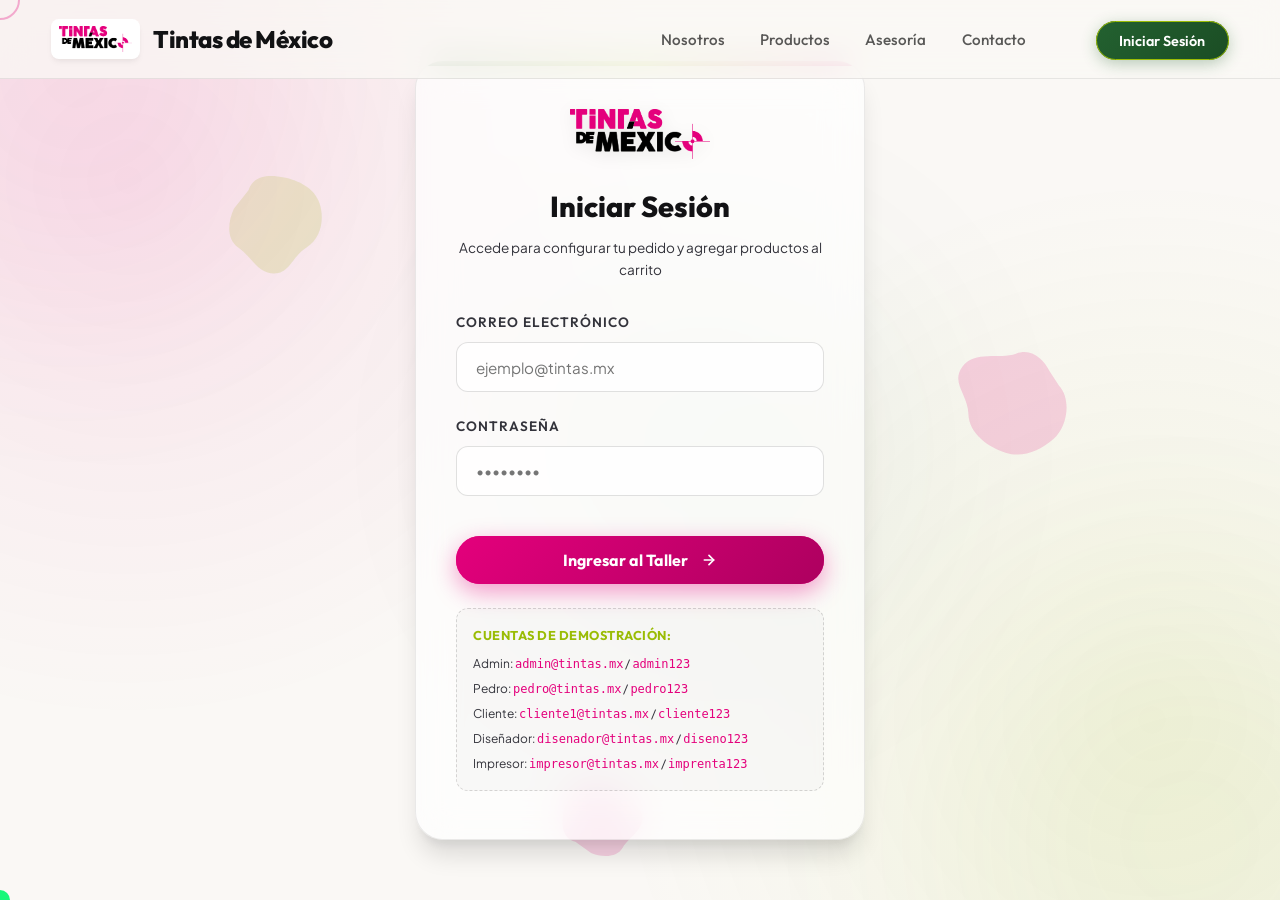
==== carrito.html @ b84f53db "Add files via upload" ====
<!DOCTYPE html>
<html lang="es">
<head>
  <meta charset="UTF-8">
  <meta name="viewport" content="width=device-width, initial-scale=1.0">
  <title>Mi Carrito | Tintas de México</title>
  <link rel="icon" type="image/png" href="img/Ícono.png">
  <link rel="stylesheet" href="css/style.css">
</head>
<body>

  <!-- HEADER NAVEGACIÓN -->
  <header class="main-header">
    <a href="index.html" class="header-brand">
      <div class="header-brand-logo-wrapper">
        <img src="img/Logo.png" alt="Icono Tintas de México">
      </div>
      <div class="brand-text">Tintas de <span>México</span></div>
    </a>
    <nav>
      <ul class="nav-menu">
        <li><a href="info.html" class="nav-link">Nosotros</a></li>
        <li><a href="productos.html" class="nav-link">Productos</a></li>
        <li><a href="asesoria.html" class="nav-link">Asesoría</a></li>
        <li><a href="contacto.html" class="nav-link">Contacto</a></li>
        <li id="nav-cart-container"></li>
        <li id="nav-login-container"></li>
      </ul>
    </nav>
  </header>

  <!-- CONTENEDOR CARRITO -->
  <section class="cart-section">
    <div class="section-title-wrapper">
      <span class="section-badge">Revisa tu Selección</span>
      <h1 class="section-title">Tu <span>Pedido</span></h1>
    </div>

    <!-- Banner de advertencia para protocolo file:// -->
    <div id="file-protocol-warning" class="info-banner" style="display: none;">
      <svg style="width: 20px; height: 20px; stroke: var(--primary); fill: none; stroke-width: 2; stroke-linecap: round; stroke-linejoin: round; flex-shrink: 0;" viewBox="0 0 24 24">
        <circle cx="12" cy="12" r="10"></circle>
        <line x1="12" y1="16" x2="12" y2="12"></line>
        <line x1="12" y1="8" x2="12.01" y2="8"></line>
      </svg>
      <div>
        <strong>Nota de compatibilidad:</strong> Estás ejecutando el sitio desde archivos locales (<code>file://</code>).
        Para una transferencia automática óptima de tus diseños, te recomendamos usar un servidor local (como Live Server de VS Code).
        Si alguna imagen falla al transferirse, no te preocupes: podrás enviarla manualmente en el chat de WhatsApp.
      </div>
    </div>

    <!-- Layout del Carrito -->
    <div class="cart-layout" id="cart-main-layout" style="display: none;">
      <!-- Panel Izquierdo: Items -->
      <div class="cart-items-panel" id="cart-items-container">
        <!-- Generado dinámicamente -->
      </div>

      <!-- Panel Derecho: Resumen -->
      <div class="cart-summary-panel">
        <h3 class="summary-title">Resumen del Pedido</h3>
        <div class="summary-row">
          <span>Subtotal</span>
          <span id="summary-subtotal">$0.00</span>
        </div>
        <div class="summary-row">
          <span>Acompañamiento Técnico</span>
          <span style="color: var(--secondary); font-weight:700;">GRATIS</span>
        </div>
        <div class="summary-row">
          <span>Envío</span>
          <span style="color: var(--secondary); font-weight:700;">Por cotizar</span>
        </div>
        
        <div class="summary-row total">
          <span>Total</span>
          <span id="summary-total">$0.00</span>
        </div>

        <button class="btn-paint btn-paint-accent" id="btn-submit-order" style="width: 100%; margin-top: 1.5rem;">
          <span>Hacer Pedido por WhatsApp</span>
          <svg style="width: 16px; height: 16px; stroke: currentColor; fill: none; stroke-width: 2.2; stroke-linecap: round; stroke-linejoin: round; display: inline-block; vertical-align: middle; margin-left: 5px;" viewBox="0 0 24 24"><path d="M21 15a2 2 0 0 1-2 2H7l-4 4V5a2 2 0 0 1 2-2h14a2 2 0 0 1 2 2z"></path></svg>
        </button>
        <p style="font-size: 0.75rem; color: rgba(255,255,255,0.4); text-align: center; margin-top: 1rem;">
          Se generará una nota con el detalle de tus productos para ser atendido por un experto.
        </p>
      </div>
    </div>

    <!-- Panel de Carrito Vacío -->
    <div class="cart-empty" id="cart-empty-panel" style="display: none;">
      <svg style="width: 60px; height: 60px; stroke: rgba(0, 0, 0, 0.25); fill: none; stroke-width: 1.5; stroke-linecap: round; stroke-linejoin: round; margin-bottom: 1.5rem; display: inline-block;" viewBox="0 0 24 24"><circle cx="12" cy="12" r="10"></circle><path d="M8 14s1.5 2 4 2 4-2 4-2M9 9h.01M15 9h.01"></path></svg>
      <h2 style="font-family: var(--font-title); font-weight: 800; color: var(--text-dark); margin-bottom: 0.5rem;">Tu taller está vacío</h2>
      <p style="color: var(--light-gray); font-size: 0.95rem; margin-bottom: 2rem;">Parece que no has seleccionado ningún insumo gráfico aún.</p>
      <a href="productos.html" class="btn-paint btn-paint-secondary">
        <span>Explorar Productos</span>
      </a>
    </div>
  </section>

  <!-- FOOTER COMPARTIDO -->
  <footer class="main-footer">
    <div class="footer-grid">
      <div class="footer-brand-column">
        <h3>Tintas de <span>México</span></h3>
        <p>Tu espacio de apoyo en consumibles gráficos y soluciones de personalización. Llevamos tus ideas al papel, vinil y textiles.</p>
        <div class="footer-social-links">
          <a href="#" class="footer-social-btn">FB</a>
          <a href="#" class="footer-social-btn">IG</a>
          <a href="https://wa.me/527712353198" target="_blank" class="footer-social-btn">WA</a>
        </div>
      </div>
      <div class="footer-column">
        <h4>Enlaces</h4>
        <ul class="footer-links">
          <li><a href="info.html">Nosotros</a></li>
          <li><a href="productos.html">Productos</a></li>
          <li><a href="asesoria.html">Asesoría Bot</a></li>
          <li><a href="contacto.html">Contacto</a></li>
        </ul>
      </div>
      <div class="footer-column">
        <h4>Servicios</h4>
        <ul class="footer-links">
          <li><a href="productos.html">Tintas Serigrafía</a></li>
          <li><a href="productos.html">Playeras Personalizadas</a></li>
          <li><a href="productos.html">Impresión de Lonas</a></li>
          <li><a href="productos.html">Stickers de Vinil</a></li>
        </ul>
      </div>
      <div class="footer-column">
        <h4>Contacto</h4>
        <ul class="footer-links" style="color: rgba(255,255,255,0.5); font-size: 0.85rem;">
          <li>Blvd. Everardo Márquez 300-Local C, Coscotitlán, 42094 Pachuca de Soto, Hgo.</li>
          <li>771 235 3198</li>
          <li>contacto@tintasdemexico.mx</li>
        </ul>
      </div>
    </div>
    <div class="footer-bottom">
      &copy; 2026 Tintas de México. Todos los derechos reservados. Diseñado para impactar con color.
    </div>
  </footer>

  <!-- OVERLAY DE CARGA PARA TRANSFERENCIA DE ARCHIVOS -->
  <div class="upload-spinner-overlay" id="upload-overlay">
    <div class="upload-ring-spinner"></div>
    <div class="upload-loading-text" id="upload-status-text">Subiendo archivos de diseño...</div>
    <div class="upload-sub-text" id="upload-sub-status">Por favor, no cierres esta página.</div>
  </div>

  <!-- Elementos de interacción global -->
  <div class="page-transition-overlay"></div>

  <script src="js/main.js"></script>
  <script src="js/cursor.js"></script>
  <script src="js/transitions.js"></script>

  <script>
    document.addEventListener('DOMContentLoaded', () => {
      // Bloquear página si no hay sesión iniciada
      if (!getCurrentUser()) {
        window.location.href = 'login.html';
        return;
      }

      renderCart();

      // Configurar acción de envío de pedido
      document.getElementById('btn-submit-order').addEventListener('click', () => {
        submitOrder();
      });
    });

    function renderCart() {
      const cart = getCart();
      const layout = document.getElementById('cart-main-layout');
      const emptyPanel = document.getElementById('cart-empty-panel');
      const itemsContainer = document.getElementById('cart-items-container');

      if (cart.length === 0) {
        layout.style.display = 'none';
        emptyPanel.style.display = 'block';
        const warningBanner = document.getElementById('file-protocol-warning');
        if (warningBanner) warningBanner.style.display = 'none';
        return;
      }

      layout.style.display = 'grid';
      emptyPanel.style.display = 'none';
      itemsContainer.innerHTML = '';

      // Mostrar advertencia de protocolo file:// si hay archivos adjuntos en el carrito
      const hasAttachedFiles = cart.some(item => item.files && item.files.length > 0);
      const warningBanner = document.getElementById('file-protocol-warning');
      if (warningBanner) {
        if (window.location.protocol === 'file:' && hasAttachedFiles) {
          warningBanner.style.display = 'flex';
        } else {
          warningBanner.style.display = 'none';
        }
      }

      cart.forEach(item => {
        const itemCard = document.createElement('div');
        itemCard.classList.add('cart-item-card');

        // Construir listado de archivos cargados si existen
        let filesHtml = '';
        if (item.files && item.files.length > 0) {
          filesHtml += `<div class="cart-item-files-list">`;
          item.files.forEach(file => {
            const sizeKB = (file.size / 1024).toFixed(1);
            filesHtml += `
              <span class="cart-item-file-name">
                <svg viewBox="0 0 24 24"><path d="M14 2H6a2 2 0 0 0-2 2v16a2 2 0 0 0 2 2h12a2 2 0 0 0 2-2V8z"></path><polyline points="14 2 14 8 20 8"></polyline></svg>
                ${file.name} (${sizeKB} KB)
              </span>
            `;
          });
          filesHtml += `</div>`;
        }

        itemCard.innerHTML = `
          <div class="cart-item-info">
            <div class="cart-item-visual" style="--theme-color: ${item.themeColor}">
              <span style="filter: drop-shadow(0 2px 5px rgba(0,0,0,0.5));">${item.icon}</span>
            </div>
            <div>
              <h3 class="cart-item-title">${item.name}</h3>
              <span class="cart-item-category">${item.category.toUpperCase()}</span>
              ${filesHtml}
            </div>
          </div>
          <div class="cart-item-pricing">
            <span class="cart-item-qty">x${item.qty}</span>
            <span class="cart-item-total">$${(item.price * item.qty).toFixed(2)}</span>
            <button class="cart-item-remove" onclick="handleRemoveItem('${item.id}', '${item.cartItemId}')" title="Eliminar del carrito">
              <svg style="width: 14px; height: 14px; stroke: currentColor; fill: none; stroke-width: 2; stroke-linecap: round; stroke-linejoin: round;" viewBox="0 0 24 24"><polyline points="3 6 5 6 21 6"></polyline><path d="M19 6v14a2 2 0 0 1-2 2H7a2 2 0 0 1-2-2V6m3 0V4a2 2 0 0 1 2-2h4a2 2 0 0 1 2 2v2"></path><line x1="10" y1="11" x2="10" y2="17"></line><line x1="14" y1="11" x2="14" y2="17"></line></svg>
            </button>
          </div>
        `;
        itemsContainer.appendChild(itemCard);
      });

      // Actualizar montos en el resumen
      const total = getCartTotal();
      document.getElementById('summary-subtotal').textContent = `$${total.toFixed(2)} MXN`;
      document.getElementById('summary-total').textContent = `$${total.toFixed(2)} MXN`;
    }

    function handleRemoveItem(productId, cartItemId) {
      removeFromCart(productId, cartItemId);
      renderCart();
    }

    async function submitOrder() {
      const user = getCurrentUser();
      const cart = getCart();
      if (!user || cart.length === 0) return;

      const overlay = document.getElementById('upload-overlay');
      const statusText = document.getElementById('upload-status-text');
      const subStatusText = document.getElementById('upload-sub-status');

      // 1. Mostrar pantalla de carga
      overlay.classList.add('active');
      statusText.textContent = "Preparando diseños...";
      subStatusText.textContent = "Obteniendo archivos del almacenamiento local...";

      const fileUrlsMap = {}; // cartItemId -> array de links
      let hasUploadErrors = false;

      try {
        for (let i = 0; i < cart.length; i++) {
          const item = cart[i];
          if (item.files && item.files.length > 0) {
            statusText.textContent = `Subiendo diseños de:\n${item.name}...`;
            
            // Obtener los archivos binarios de IndexedDB
            const filesList = await getItemFiles(item.cartItemId);
            fileUrlsMap[item.cartItemId] = [];

            for (let j = 0; j < filesList.length; j++) {
              const file = filesList[j];
              subStatusText.textContent = `Transfiriendo temporalmente: ${file.name} (${(file.size/1024).toFixed(1)} KB)...`;

              const formData = new FormData();
              formData.append('file', file, file.name);

              try {
                const response = await fetch('https://tmpfiles.org/api/v1/upload', {
                  method: 'POST',
                  body: formData
                });
                
                if (!response.ok) throw new Error(`HTTP ${response.status}`);
                
                const resData = await response.json();
                if (resData.status === 'success' && resData.data && resData.data.url) {
                  // Convertir a enlace de descarga directa
                  const directUrl = resData.data.url.replace('https://tmpfiles.org/', 'https://tmpfiles.org/dl/');
                  fileUrlsMap[item.cartItemId].push({
                    name: file.name,
                    url: directUrl
                  });
                } else {
                  throw new Error(resData.message || "Fallo en la respuesta de tmpfiles.org");
                }
              } catch (uploadError) {
                console.error(`Error subiendo archivo ${file.name}:`, uploadError);
                hasUploadErrors = true;
                fileUrlsMap[item.cartItemId].push({
                  name: file.name,
                  url: "(Por favor adjuntar archivo por este chat)"
                });
              }
            }
          }
        }
      } catch (err) {
        console.error("Fallo general en la subida:", err);
      } finally {
        // Ocultar pantalla de carga
        overlay.classList.remove('active');
      }

      // Si hubo errores en la carga, advertir antes de WhatsApp
      if (hasUploadErrors) {
        alert("Aviso importante:\n\nAlgunos archivos de diseño no pudieron subirse automáticamente. No te preocupes, tu pedido se generará de todas formas. Podrás adjuntar y enviar tus archivos directamente en el chat de WhatsApp que se abrirá a continuación.");
      }

      // 2. Crear mensaje estructurado para WhatsApp (usando caracteres seguros sin emojis complejos)
      let message = `*¡Hola Tintas de México!*\n\n`;
      message += `Me gustaría realizar el siguiente pedido a nombre de:\n`;
      message += `*Cliente:* ${user.name} (${user.email})\n\n`;
      message += `*Detalle del Pedido:*\n`;
      message += `-------------------------------------------\n`;
 
      cart.forEach((item, index) => {
        const subtotal = item.price * item.qty;
        message += `${index + 1}. *${item.name}*\n`;
        message += `   Categoría: _${item.category.toUpperCase()}_\n`;
        message += `   Cantidad: ${item.qty} u. | P. Unitario: $${item.price.toFixed(2)} MXN\n`;
         
        // Agregar los links temporales de descarga si existen
        if (fileUrlsMap[item.cartItemId] && fileUrlsMap[item.cartItemId].length > 0) {
          message += `   *Enlaces de diseño:*\n`;
          fileUrlsMap[item.cartItemId].forEach(f => {
            message += `     - _${f.name}_: ${f.url}\n`;
          });
        }
         
        message += `   Subtotal: *$${subtotal.toFixed(2)} MXN*\n\n`;
      });
 
      message += `-------------------------------------------\n`;
      message += `*TOTAL A PAGAR:* *$${getCartTotal().toFixed(2)} MXN*\n\n`;
      message += `Quedo atento a sus comentarios para coordinar el pago, el diseño y la entrega. ¡Gracias!`;

      // Codificar URL de WhatsApp
      const encodedMsg = encodeURIComponent(message);
      const whatsappUrl = `https://wa.me/527712353198?text=${encodedMsg}`;

      // Vaciar carrito local
      clearCart();

      // Abrir WhatsApp en pestaña nueva
      window.open(whatsappUrl, '_blank');
      
      // Redirigir de vuelta al catálogo
      window.location.href = 'productos.html';
    }
  </script>
</body>
</html>
---- css/style.css ----
@import url('https://fonts.googleapis.com/css2?family=Outfit:wght@300;400;500;600;700;800&family=Plus+Jakarta+Sans:wght@300;400;500;600;700;800&display=swap');

/* ==========================================
   VARIABLES Y SISTEMA DE DISEÑO
   ========================================== */
:root {
  --primary: #236130;
  /* Verde Bosque */
  --secondary: #9ABC05;
  /* Verde Limón */
  --accent: #E4007C;
  /* Rosa Vibrante */
  --dark: #faf8f5;
  /* Blanco Lienzo Artístico */
  --dark-gray: #ffffff;
  /* Blanco Puro para Tarjetas */
  --light: #ffffff;
  /* Blanco */
  --light-gray: #33333b;
  /* Gris Carbón para Cuerpo de Texto */
  --text-dark: #121214;
  /* Negro Mate para Textos Clave */
  --glass-bg: rgba(255, 255, 255, 0.65);
  /* Tarjetas blancas esmeriladas */
  --glass-border: rgba(0, 0, 0, 0.08);
  /* Bordes tenues oscuros */

  --font-title: 'Outfit', sans-serif;
  --font-body: 'Plus Jakarta Sans', sans-serif;
  --shadow-sm: 0 4px 6px -1px rgba(0, 0, 0, 0.05), 0 2px 4px -1px rgba(0, 0, 0, 0.03);
  --shadow-md: 0 10px 15px -3px rgba(0, 0, 0, 0.08), 0 4px 6px -2px rgba(0, 0, 0, 0.04);
  --shadow-lg: 0 20px 25px -5px rgba(0, 0, 0, 0.12), 0 10px 10px -5px rgba(0, 0, 0, 0.06);
  --transition-fast: 0.2s cubic-bezier(0.25, 0.8, 0.25, 1);
  --transition-normal: 0.4s cubic-bezier(0.25, 0.8, 0.25, 1);
  --transition-slow: 0.8s cubic-bezier(0.25, 0.8, 0.25, 1);
}

/* ==========================================
   RESET & CONFIGURACIÓN BASE
   ========================================== */
*,
*::before,
*::after {
  box-sizing: border-box;
  margin: 0;
  padding: 0;
}

html {
  scroll-behavior: smooth;
}

body {
  font-family: var(--font-body);
  background-color: var(--dark);
  color: var(--light-gray);
  overflow-x: hidden;
  line-height: 1.6;
}

/* Scrollbar Personalizado */
::-webkit-scrollbar {
  width: 10px;
}

::-webkit-scrollbar-track {
  background: var(--dark);
}

::-webkit-scrollbar-thumb {
  background: var(--dark-gray);
  border: 2px solid var(--dark);
  border-radius: 10px;
}

::-webkit-scrollbar-thumb:hover {
  background: var(--accent);
}

/* Selección de Texto */
::selection {
  background-color: var(--accent);
  color: var(--light);
}

/* ==========================================
   CURSOR PERSONALIZADO (TINTA LÍQUIDA)
   ========================================== */
.custom-cursor {
  width: 20px;
  height: 20px;
  background-color: var(--accent);
  border-radius: 50%;
  position: fixed;
  transform: translate(-50%, -50%);
  pointer-events: none;
  z-index: 9999;
  mix-blend-mode: difference;
  transition: width 0.2s, height 0.2s, background-color 0.3s;
}

.custom-cursor-follower {
  width: 40px;
  height: 40px;
  border: 2px solid rgba(228, 0, 124, 0.3);
  border-radius: 50%;
  position: fixed;
  transform: translate(-50%, -50%);
  pointer-events: none;
  z-index: 9998;
  transition: transform 0.15s ease-out, border-color 0.3s;
}

.custom-cursor.hovered {
  background-color: var(--secondary);
}

.custom-cursor-follower.hovered {
  border-color: var(--secondary);
}

/* Salpicaduras de pintura que sigue al mover el mouse */
.cursor-paint-splat {
  position: fixed;
  top: 0;
  left: 0;
  pointer-events: none;
  z-index: 9996;
  transform: translate(-50%, -50%) scale(0) rotate(var(--rot));
  opacity: 0;
  animation: cursor-splat-pop 0.7s cubic-bezier(0.175, 0.885, 0.32, 1.275) forwards;
}

@keyframes cursor-splat-pop {
  0% {
    transform: translate(-50%, -50%) scale(0) rotate(var(--rot));
    opacity: 0.85;
  }

  40% {
    transform: translate(-50%, -50%) scale(1) rotate(var(--rot));
    opacity: 0.75;
  }

  100% {
    transform: translate(-50%, -50%) scale(1.1) rotate(var(--rot));
    opacity: 0;
  }
}

.cursor-splatter {
  position: fixed;
  width: 8px;
  height: 8px;
  border-radius: 50%;
  background: var(--accent);
  pointer-events: none;
  z-index: 9997;
  animation: splatter-fly 0.6s ease-out forwards;
}

@keyframes splatter-fly {
  0% {
    transform: translate(-50%, -50%) scale(1);
    opacity: 1;
  }

  100% {
    transform: translate(var(--tx), var(--ty)) scale(0);
    opacity: 0;
  }
}

/* ==========================================
   TRANSICIÓN DE PÁGINA (SPLASH EFFECT)
   ========================================== */
.page-transition-overlay {
  position: fixed;
  top: 0;
  left: 0;
  width: 100vw;
  height: 100vh;
  z-index: 10000;
  pointer-events: none;
  background-color: var(--dark);
  clip-path: circle(0% at 50% 50%);
  transition: clip-path 0.8s cubic-bezier(0.77, 0, 0.175, 1);
}

.page-transition-overlay.active {
  clip-path: circle(150% at 50% 50%);
}

/* ==========================================
   SPLASH DE BIENVENIDA AL CARGAR (PÁGINAS INTERIORES)
   ========================================== */
.welcome-splash-overlay {
  position: fixed;
  top: 0;
  left: 0;
  width: 100vw;
  height: 100vh;
  z-index: 10500;
  pointer-events: none;
  overflow: hidden;
}

.welcome-splash-cover {
  position: absolute;
  top: 50%;
  left: 50%;
  width: 220vmax;
  height: 220vmax;
  transform: translate(-50%, -50%) scale(1) rotate(0deg);
  opacity: 1;
  animation: welcome-splash-open 0.65s cubic-bezier(0.6, -0.05, 0.2, 1) forwards;
}

@keyframes welcome-splash-open {
  0% {
    transform: translate(-50%, -50%) scale(1) rotate(0deg);
    opacity: 1;
  }

  55% {
    opacity: 1;
  }

  100% {
    transform: translate(-50%, -50%) scale(0.05) rotate(35deg);
    opacity: 0;
  }
}

.welcome-splash-drop {
  position: absolute;
  transform: translate(-50%, -50%) scale(0) rotate(var(--rot));
  opacity: 0;
  animation: welcome-drop-pop 1.7s cubic-bezier(0.175, 0.885, 0.32, 1.275) forwards;
}

@keyframes welcome-drop-pop {
  0% {
    transform: translate(-50%, -50%) scale(0) rotate(var(--rot));
    opacity: 0;
  }

  25% {
    transform: translate(-50%, -50%) scale(1) rotate(var(--rot));
    opacity: 0.85;
  }

  70% {
    opacity: 0.85;
  }

  100% {
    transform: translate(-50%, -50%) scale(1) rotate(var(--rot));
    opacity: 0;
  }
}

/* ==========================================
   HEADER / NAVEGACIÓN (GLASSMORPHISM)
   ========================================== */
.main-header {
  position: fixed;
  top: 0;
  left: 0;
  width: 100%;
  padding: 1.2rem 4%;
  display: flex;
  justify-content: space-between;
  align-items: center;
  z-index: 1000;
  backdrop-filter: blur(15px);
  -webkit-backdrop-filter: blur(15px);
  background: rgba(10, 10, 12, 0.75);
  border-bottom: 1px solid var(--glass-border);
  transition: padding 0.3s ease, background-color 0.3s ease;
}

.main-header.scrolled {
  padding: 0.8rem 4%;
  background: rgba(10, 10, 12, 0.9);
  box-shadow: var(--shadow-md);
}

.header-brand {
  display: flex;
  align-items: center;
  gap: 0.8rem;
  text-decoration: none;
  color: var(--light);
  font-family: var(--font-title);
  font-weight: 800;
  font-size: 1.5rem;
  letter-spacing: -0.5px;
}

.header-brand-logo-wrapper {
  background: #ffffff;
  padding: 4px 8px;
  border-radius: 8px;
  display: flex;
  align-items: center;
  justify-content: center;
  box-shadow: var(--shadow-sm);
  height: 40px;
  transition: transform 0.4s cubic-bezier(0.175, 0.885, 0.32, 1.275);
}

.header-brand-logo-wrapper img {
  height: 26px;
  width: auto;
  display: block;
}

.header-brand:hover .header-brand-logo-wrapper {
  transform: rotate(5deg) scale(1.05);
}

/* Filtro de brillo blanco para logotipos en fondos oscuros */
.logo-glow-filter {
  filter: drop-shadow(0px 0px 8px rgba(255, 255, 255, 0.95)) drop-shadow(0px 0px 2px #ffffff);
}

.nav-menu {
  display: flex;
  align-items: center;
  gap: 2.2rem;
  list-style: none;
}

.nav-link {
  text-decoration: none;
  color: rgba(255, 255, 255, 0.7);
  font-family: var(--font-title);
  font-weight: 500;
  font-size: 0.95rem;
  position: relative;
  padding: 0.3rem 0;
  transition: color var(--transition-fast);
}

.nav-link:hover,
.nav-link.active {
  color: var(--light);
}

.nav-link::after {
  content: '';
  position: absolute;
  bottom: 0;
  left: 0;
  width: 0;
  height: 2px;
  background: linear-gradient(90deg, var(--secondary), var(--accent));
  transition: width 0.3s ease;
  border-radius: 2px;
}

.nav-link:hover::after,
.nav-link.active::after {
  width: 100%;
}

/* Estilos de botones en Header */
.nav-btn-login {
  background: linear-gradient(135deg, var(--primary), #1b4d24);
  color: var(--light);
  border: 1px solid var(--secondary);
  padding: 0.6rem 1.4rem;
  border-radius: 50px;
  text-decoration: none;
  font-family: var(--font-title);
  font-weight: 600;
  font-size: 0.9rem;
  transition: transform 0.3s ease, box-shadow 0.3s ease;
  box-shadow: 0 4px 15px rgba(35, 97, 48, 0.3);
}

.nav-btn-login:hover {
  transform: translateY(-2px);
  box-shadow: 0 6px 20px rgba(154, 188, 5, 0.4);
}

.nav-cart-indicator {
  position: relative;
  display: flex;
  align-items: center;
  justify-content: center;
  text-decoration: none;
  color: var(--light);
  background: var(--glass-bg);
  border: 1px solid var(--glass-border);
  padding: 0.6rem;
  border-radius: 50%;
  transition: background var(--transition-fast), transform var(--transition-fast);
}

.nav-cart-indicator:hover {
  background: rgba(228, 0, 124, 0.15);
  border-color: var(--accent);
  transform: scale(1.05);
}

.cart-count {
  position: absolute;
  top: -6px;
  right: -6px;
  background: var(--accent);
  color: var(--light);
  font-size: 0.75rem;
  font-weight: 700;
  width: 18px;
  height: 18px;
  border-radius: 50%;
  display: flex;
  align-items: center;
  justify-content: center;
  box-shadow: 0 2px 5px rgba(0, 0, 0, 0.3);
}

/* ==========================================
   DISEÑO COMÚN DE BOTONES & COMPONENTES
   ========================================== */
.btn-paint {
  display: inline-flex;
  align-items: center;
  justify-content: center;
  gap: 0.8rem;
  padding: 0.9rem 2.2rem;
  border-radius: 50px;
  font-family: var(--font-title);
  font-weight: 700;
  font-size: 1rem;
  text-decoration: none;
  cursor: pointer;
  border: none;
  position: relative;
  overflow: hidden;
  transition: transform 0.3s cubic-bezier(0.175, 0.885, 0.32, 1.275), box-shadow 0.3s ease;
  z-index: 1;
}

.btn-paint-accent {
  background: var(--accent);
  color: var(--light);
  box-shadow: 0 8px 25px rgba(228, 0, 124, 0.4);
}

.btn-paint-accent::before {
  content: '';
  position: absolute;
  top: 0;
  left: 0;
  width: 100%;
  height: 100%;
  background: linear-gradient(135deg, var(--accent), #ad005f);
  z-index: -1;
  transition: opacity 0.4s;
}

.btn-paint-accent:hover {
  transform: translateY(-4px) scale(1.03);
  box-shadow: 0 12px 30px rgba(228, 0, 124, 0.6);
}

.btn-paint-secondary {
  background: var(--secondary);
  color: var(--dark);
  box-shadow: 0 8px 25px rgba(154, 188, 5, 0.3);
}

.btn-paint-secondary:hover {
  transform: translateY(-4px) scale(1.03);
  box-shadow: 0 12px 30px rgba(154, 188, 5, 0.5);
}

.btn-paint-outline {
  background: transparent;
  color: var(--light);
  border: 2px solid var(--glass-border);
}

.btn-paint-outline:hover {
  border-color: var(--light);
  background: rgba(255, 255, 255, 0.05);
  transform: translateY(-2px);
}

/* ==========================================
   ESTRUCTURA DE SECCIONES GENERALES
   ========================================== */
section {
  padding: 8rem 4% 5rem 4%;
  min-height: calc(100vh - 12rem);
  position: relative;
}

.section-title-wrapper {
  text-align: center;
  margin-bottom: 4rem;
}

.section-badge {
  font-family: var(--font-title);
  color: var(--secondary);
  text-transform: uppercase;
  font-weight: 700;
  font-size: 0.85rem;
  letter-spacing: 2px;
  display: inline-block;
  margin-bottom: 0.8rem;
}

.section-title {
  font-family: var(--font-title);
  font-weight: 800;
  font-size: 2.8rem;
  color: var(--light);
  line-height: 1.2;
}

.section-title span {
  background: linear-gradient(90deg, var(--secondary), var(--accent));
  -webkit-background-clip: text;
  -webkit-text-fill-color: transparent;
}

/* ==========================================
   PÁGINA INFO: SPLATTERS Y CONTENIDO
   ========================================== */
.info-hero {
  display: flex;
  flex-direction: column;
  align-items: center;
  justify-content: center;
  text-align: center;
  padding-top: 10rem;
  padding-bottom: 6rem;
  background: radial-gradient(circle at center, rgba(35, 97, 48, 0.08) 0%, transparent 60%);
}

.interactive-splat-container {
  display: flex;
  align-items: center;
  justify-content: center;
  gap: 3rem;
  margin-top: 3rem;
  flex-wrap: wrap;
}

.splat-brand-logo {
  max-width: 280px;
  height: auto;
  filter: drop-shadow(0 8px 16px rgba(0, 0, 0, 0.1));
  animation: float-logo 6s ease-in-out infinite;
}

@keyframes float-logo {

  0%,
  100% {
    transform: translateY(0);
  }

  50% {
    transform: translateY(-12px);
  }
}

.splatters-group {
  display: grid;
  grid-template-columns: repeat(2, 1fr);
  gap: 1.5rem;
}

.splatter-item {
  position: relative;
  width: 140px;
  height: 140px;
  cursor: pointer;
  display: flex;
  align-items: center;
  justify-content: center;
}

.splatter-svg {
  width: 100%;
  height: 100%;
  fill: var(--color);
  transition: transform 0.4s cubic-bezier(0.175, 0.885, 0.32, 1.275), filter 0.3s;
  filter: drop-shadow(0 4px 8px rgba(0, 0, 0, 0.3));
}

.splatter-item:hover .splatter-svg {
  transform: scale(1.15) rotate(10deg);
  filter: drop-shadow(0 8px 16px var(--color)) brightness(1.1);
}

.splatter-icon {
  position: absolute;
  width: 32px;
  height: 32px;
  stroke: var(--icon-color);
  fill: none;
  stroke-width: 2;
  stroke-linecap: round;
  stroke-linejoin: round;
  z-index: 2;
  pointer-events: none;
  transition: transform 0.4s cubic-bezier(0.175, 0.885, 0.32, 1.275), opacity 0.3s ease;
  transform: translateY(0);
}

.splatter-item:hover .splatter-icon {
  transform: translateY(-16px) scale(0.95);
}

.splatter-text {
  position: absolute;
  font-family: var(--font-title);
  font-weight: 800;
  font-size: 0.85rem;
  text-transform: uppercase;
  color: var(--light);
  pointer-events: none;
  opacity: 0;
  transform: translateY(18px) scale(0.8);
  transition: opacity 0.3s ease, transform 0.4s cubic-bezier(0.175, 0.885, 0.32, 1.275);
  text-align: center;
  width: 90%;
  z-index: 2;
  text-shadow: 0 1px 3px rgba(0, 0, 0, 0.4);
}

.splatter-item:hover .splatter-text {
  opacity: 1;
  transform: translateY(16px) scale(1);
}



/* ==========================================
   NOSOTROS: TARJETAS FLIP Y SCROLL REVEAL
   ========================================== */
.nosotros-intro {
  max-width: 800px;
  margin: 0 auto 5rem auto;
  text-align: center;
  font-size: 1.2rem;
  color: rgba(255, 255, 255, 0.85);
  background: var(--glass-bg);
  border: 1px solid var(--glass-border);
  padding: 2.5rem;
  border-radius: 24px;
  backdrop-filter: blur(10px);
  position: relative;
  overflow: hidden;
}

.nosotros-intro::before {
  content: '';
  position: absolute;
  top: 0;
  left: 0;
  width: 6px;
  height: 100%;
  background: linear-gradient(to bottom, var(--secondary), var(--accent));
}

.cards-grid {
  display: grid;
  grid-template-columns: repeat(auto-fit, minmax(250px, 1fr));
  gap: 2rem;
  margin-bottom: 8rem;
}

.flip-card {
  background-color: transparent;
  perspective: 1000px;
  height: 320px;
}

.flip-card-inner {
  position: relative;
  width: 100%;
  height: 100%;
  text-align: center;
  transition: transform 0.8s cubic-bezier(0.175, 0.885, 0.32, 1.275);
  transform-style: preserve-3d;
  cursor: pointer;
}

.flip-card:hover .flip-card-inner {
  transform: rotateY(180deg);
}

.flip-card-front,
.flip-card-back {
  position: absolute;
  width: 100%;
  height: 100%;
  -webkit-backface-visibility: hidden;
  backface-visibility: hidden;
  border-radius: 20px;
  padding: 2rem;
  display: flex;
  flex-direction: column;
  justify-content: center;
  align-items: center;
  border: 1px solid var(--glass-border);
}

.flip-card-front {
  background: linear-gradient(145deg, rgba(20, 20, 24, 0.9), rgba(10, 10, 12, 0.9));
  color: var(--light);
}

.flip-card-front::after {
  content: '✦';
  position: absolute;
  bottom: 1.5rem;
  font-size: 1.2rem;
  color: var(--color-indicator);
  opacity: 0.5;
}

.flip-card-front h3 {
  font-family: var(--font-title);
  font-size: 1.6rem;
  font-weight: 800;
  margin-bottom: 0.8rem;
  color: var(--color-indicator);
}

.flip-card-front p {
  font-size: 0.9rem;
  color: rgba(255, 255, 255, 0.6);
  max-width: 90%;
}

.flip-card-back {
  background: var(--color-indicator);
  color: var(--light);
  transform: rotateY(180deg);
}

.flip-card-back h3 {
  font-family: var(--font-title);
  font-size: 1.5rem;
  font-weight: 800;
  margin-bottom: 1rem;
}

.flip-card-back p {
  font-size: 0.95rem;
  font-weight: 500;
  line-height: 1.5;
}

/* Secciones Misión, Visión, Valores */
.mision-vision-valores {
  display: flex;
  flex-direction: column;
  gap: 6rem;
  max-width: 1000px;
  margin: 0 auto;
}

.reveal-section {
  display: grid;
  grid-template-columns: 1fr 1fr;
  gap: 4rem;
  align-items: center;
  opacity: 0;
  transform: translateY(40px);
  transition: opacity 0.8s ease-out, transform 0.8s ease-out;
}

.reveal-section.revealed {
  opacity: 1;
  transform: translateY(0);
}

.reveal-content h2 {
  font-family: var(--font-title);
  font-weight: 800;
  font-size: 2.2rem;
  margin-bottom: 1.5rem;
  color: var(--light);
  position: relative;
}

.reveal-content h2::after {
  content: '';
  display: block;
  width: 50px;
  height: 4px;
  background: var(--accent);
  margin-top: 0.5rem;
  border-radius: 2px;
}

.reveal-content p {
  color: rgba(255, 255, 255, 0.8);
  font-size: 1.05rem;
}

.reveal-visual {
  height: 250px;
  border-radius: 24px;
  background: radial-gradient(circle, var(--color-visual-glow) 0%, transparent 70%);
  display: flex;
  justify-content: center;
  align-items: center;
  border: 1px dashed rgba(255, 255, 255, 0.1);
  position: relative;
}

.reveal-visual-icon {
  font-size: 4rem;
  filter: drop-shadow(0 0 15px var(--color-visual-glow));
  animation: bounce-icon 3s ease-in-out infinite alternate;
}

@keyframes bounce-icon {
  0% {
    transform: translateY(0);
  }

  100% {
    transform: translateY(-10px);
  }
}

.valores-grid {
  display: grid;
  grid-template-columns: repeat(auto-fit, minmax(150px, 1fr));
  gap: 1.5rem;
  width: 100%;
}

.valor-card {
  background: var(--glass-bg);
  border: 1px solid var(--glass-border);
  padding: 1.5rem;
  border-radius: 16px;
  text-align: center;
  transition: transform var(--transition-fast), border-color var(--transition-fast);
}

.valor-card:hover {
  transform: translateY(-5px);
  border-color: var(--secondary);
}

.valor-icon {
  font-size: 2rem;
  margin-bottom: 0.8rem;
  display: inline-block;
}

.valor-card h4 {
  font-family: var(--font-title);
  font-weight: 700;
  color: var(--light);
}

@media(max-width: 768px) {
  .reveal-section {
    grid-template-columns: 1fr;
    gap: 2rem;
  }

  .reveal-visual {
    height: 180px;
    order: -1;
  }
}

/* ==========================================
   PÁGINA LOGIN: INTERFAZ PREMIUM
   ========================================== */
.login-container {
  display: flex;
  justify-content: center;
  align-items: center;
  min-height: 100vh;
  padding: 2rem 1rem;
  background: radial-gradient(circle at 10% 20%, rgba(228, 0, 124, 0.08) 0%, transparent 40%),
    radial-gradient(circle at 90% 80%, rgba(154, 188, 5, 0.08) 0%, transparent 40%);
}

.login-card {
  width: 100%;
  max-width: 450px;
  background: rgba(20, 20, 24, 0.8);
  border: 1px solid var(--glass-border);
  backdrop-filter: blur(20px);
  border-radius: 28px;
  padding: 3rem 2.5rem;
  box-shadow: var(--shadow-lg);
  position: relative;
  overflow: hidden;
}

.login-card::before {
  content: '';
  position: absolute;
  top: 0;
  left: 0;
  width: 100%;
  height: 5px;
  background: linear-gradient(90deg, var(--primary), var(--secondary), var(--accent));
}

.login-logo {
  display: block;
  max-width: 140px;
  margin: 0 auto 1.5rem auto;
  filter: drop-shadow(0 4px 8px rgba(0, 0, 0, 0.08));
}

.login-title {
  font-family: var(--font-title);
  font-weight: 800;
  font-size: 1.8rem;
  text-align: center;
  color: var(--light);
  margin-bottom: 0.5rem;
}

.login-subtitle {
  text-align: center;
  color: rgba(255, 255, 255, 0.5);
  font-size: 0.85rem;
  margin-bottom: 2rem;
}

.form-group {
  margin-bottom: 1.5rem;
}

.form-label {
  display: block;
  font-family: var(--font-title);
  font-weight: 600;
  font-size: 0.85rem;
  color: rgba(255, 255, 255, 0.7);
  margin-bottom: 0.5rem;
  text-transform: uppercase;
  letter-spacing: 1px;
}

.form-input {
  width: 100%;
  padding: 0.9rem 1.2rem;
  background: rgba(0, 0, 0, 0.3);
  border: 1px solid var(--glass-border);
  border-radius: 12px;
  color: var(--light);
  font-family: var(--font-body);
  font-size: 0.95rem;
  outline: none;
  transition: border-color var(--transition-fast), box-shadow var(--transition-fast);
}

.form-input:focus {
  border-color: var(--accent);
  box-shadow: 0 0 10px rgba(228, 0, 124, 0.2);
}

.login-demo-helper {
  margin-top: 1.5rem;
  background: rgba(255, 255, 255, 0.02);
  border: 1px dashed var(--glass-border);
  padding: 1rem;
  border-radius: 12px;
}

.login-demo-helper h4 {
  font-family: var(--font-title);
  font-size: 0.8rem;
  color: var(--secondary);
  margin-bottom: 0.5rem;
  text-transform: uppercase;
  letter-spacing: 0.5px;
}

.login-demo-list {
  font-size: 0.75rem;
  color: rgba(255, 255, 255, 0.5);
  list-style: none;
  display: flex;
  flex-direction: column;
  gap: 0.3rem;
}

.login-demo-list li code {
  color: var(--accent);
}

.login-error-msg {
  color: var(--accent);
  font-size: 0.85rem;
  text-align: center;
  margin-bottom: 1rem;
  display: none;
}

/* ==========================================
   PÁGINA PRODUCTOS: MENÚ CATEGORÍAS & COMPRA
   ========================================== */
.catalog-layout {
  display: grid;
  grid-template-columns: 280px 1fr;
  gap: 3rem;
  margin-top: 2rem;
}

.categories-sidebar {
  background: rgba(20, 20, 24, 0.5);
  border: 1px solid var(--glass-border);
  padding: 2rem 1.5rem;
  border-radius: 24px;
  height: fit-content;
  position: sticky;
  top: 100px;
}

.sidebar-title {
  font-family: var(--font-title);
  font-weight: 800;
  font-size: 1.3rem;
  color: var(--light);
  margin-bottom: 1.5rem;
  padding-bottom: 0.8rem;
  border-bottom: 1px solid var(--glass-border);
}

.category-btn {
  width: 100%;
  text-align: left;
  background: transparent;
  border: none;
  padding: 0.8rem 1rem;
  font-family: var(--font-title);
  font-weight: 600;
  font-size: 0.95rem;
  color: rgba(255, 255, 255, 0.6);
  border-radius: 12px;
  cursor: pointer;
  transition: all var(--transition-fast);
  display: flex;
  align-items: center;
  gap: 0.8rem;
  margin-bottom: 0.5rem;
}

.category-btn::before {
  content: '•';
  color: var(--color-indicator);
  font-size: 1.2rem;
  transition: transform var(--transition-fast);
}

.category-btn:hover {
  background: rgba(255, 255, 255, 0.03);
  color: var(--light);
  padding-left: 1.3rem;
}

.category-btn.active {
  background: var(--glass-bg);
  color: var(--light);
  border-left: 4px solid var(--color-indicator);
  padding-left: 1.2rem;
}

.category-btn.active::before {
  transform: scale(1.5);
}

.products-grid {
  display: grid;
  grid-template-columns: repeat(auto-fill, minmax(280px, 1fr));
  gap: 2rem;
}

.product-card {
  background: rgba(20, 20, 24, 0.5);
  border: 1px solid var(--glass-border);
  border-radius: 20px;
  overflow: hidden;
  transition: transform 0.4s cubic-bezier(0.175, 0.885, 0.32, 1.275), border-color 0.3s;
  display: flex;
  flex-direction: column;
}

.product-card:hover {
  transform: translateY(-8px);
  border-color: var(--accent);
}

.product-img-wrapper {
  height: 200px;
  position: relative;
  overflow: hidden;
  background: radial-gradient(circle, var(--theme-color) 0%, rgba(10, 10, 12, 1) 90%);
  display: flex;
  align-items: center;
  justify-content: center;
}

.product-img-wrapper::after {
  content: '';
  position: absolute;
  bottom: 0;
  left: 0;
  width: 100%;
  height: 60px;
  background: linear-gradient(to top, rgba(20, 20, 24, 1), transparent);
}

.product-svg-icon {
  font-size: 4.5rem;
  filter: drop-shadow(0 5px 15px rgba(0, 0, 0, 0.5));
  transition: transform 0.4s ease;
}

.product-card:hover .product-svg-icon {
  transform: scale(1.1) rotate(5deg);
}

.product-badge {
  position: absolute;
  top: 1rem;
  right: 1rem;
  background: rgba(10, 10, 12, 0.8);
  border: 1px solid var(--glass-border);
  padding: 0.3rem 0.8rem;
  border-radius: 20px;
  font-family: var(--font-title);
  font-weight: 700;
  font-size: 0.75rem;
  color: var(--secondary);
}

.product-info {
  padding: 1.5rem;
  display: flex;
  flex-direction: column;
  flex-grow: 1;
}

.product-title {
  font-family: var(--font-title);
  font-weight: 700;
  font-size: 1.2rem;
  color: var(--light);
  margin-bottom: 0.5rem;
}

.product-desc {
  font-size: 0.85rem;
  color: rgba(255, 255, 255, 0.5);
  margin-bottom: 1.5rem;
  flex-grow: 1;
}

.product-price-row {
  display: flex;
  justify-content: space-between;
  align-items: center;
  margin-top: auto;
}

.product-price {
  font-family: var(--font-title);
  font-weight: 800;
  font-size: 1.4rem;
  color: var(--light);
}

.product-add-btn {
  background: transparent;
  color: var(--light);
  border: 1px solid rgba(255, 255, 255, 0.2);
  width: 40px;
  height: 40px;
  border-radius: 50%;
  display: flex;
  align-items: center;
  justify-content: center;
  cursor: pointer;
  transition: all var(--transition-fast);
}

.product-add-btn:hover {
  background: var(--accent);
  border-color: var(--accent);
  transform: scale(1.1);
  box-shadow: 0 0 10px rgba(228, 0, 124, 0.4);
}

@media(max-width: 992px) {
  .catalog-layout {
    grid-template-columns: 1fr;
  }

  .categories-sidebar {
    position: relative;
    top: 0;
    margin-bottom: 2rem;
  }
}

/* Modal Compra (Quantity and Customization Selection) */
.paint-modal {
  position: fixed;
  top: 0;
  left: 0;
  width: 100vw;
  height: 100vh;
  z-index: 2000;
  display: flex;
  align-items: center;
  justify-content: center;
  opacity: 0;
  pointer-events: none;
  transition: opacity 0.3s ease;
}

.paint-modal.open {
  opacity: 1;
  pointer-events: auto;
}

.paint-modal-overlay {
  position: absolute;
  top: 0;
  left: 0;
  width: 100%;
  height: 100%;
  background: rgba(0, 0, 0, 0.7);
  backdrop-filter: blur(8px);
}

.paint-modal-content {
  background: var(--dark-gray);
  border: 1px solid var(--glass-border);
  border-radius: 24px;
  width: 90%;
  max-width: 500px;
  position: relative;
  z-index: 2001;
  overflow: hidden;
  transform: translateY(30px);
  transition: transform 0.4s cubic-bezier(0.175, 0.885, 0.32, 1.275);
}

.paint-modal.open .paint-modal-content {
  transform: translateY(0);
}

.paint-modal-header {
  padding: 1.5rem 2rem;
  border-bottom: 1px solid var(--glass-border);
  position: relative;
}

.paint-modal-title {
  font-family: var(--font-title);
  font-weight: 800;
  font-size: 1.4rem;
  color: var(--light);
}

.paint-modal-close {
  position: absolute;
  top: 1.5rem;
  right: 1.5rem;
  background: transparent;
  border: none;
  color: rgba(255, 255, 255, 0.4);
  font-size: 1.5rem;
  cursor: pointer;
  transition: color var(--transition-fast);
}

.paint-modal-close:hover {
  color: var(--accent);
}

.paint-modal-body {
  padding: 2rem;
}

.qty-selector {
  display: flex;
  align-items: center;
  justify-content: center;
  gap: 1.5rem;
  margin: 1.5rem 0;
}

.qty-btn {
  width: 45px;
  height: 45px;
  border-radius: 50%;
  border: 1px solid var(--glass-border);
  background: rgba(255, 255, 255, 0.02);
  color: var(--light);
  font-size: 1.2rem;
  font-weight: 700;
  cursor: pointer;
  transition: all var(--transition-fast);
}

.qty-btn:hover {
  background: rgba(255, 255, 255, 0.08);
  border-color: var(--secondary);
}

.qty-number {
  font-family: var(--font-title);
  font-size: 1.8rem;
  font-weight: 800;
  color: var(--light);
  width: 50px;
  text-align: center;
}

.total-summary-card {
  background: rgba(0, 0, 0, 0.2);
  border: 1px solid var(--glass-border);
  padding: 1.2rem;
  border-radius: 16px;
  display: flex;
  justify-content: space-between;
  align-items: center;
  margin-top: 2rem;
  margin-bottom: 1.5rem;
}

.total-summary-label {
  font-family: var(--font-title);
  font-weight: 600;
  color: rgba(255, 255, 255, 0.6);
}

.total-summary-value {
  font-family: var(--font-title);
  font-weight: 800;
  font-size: 1.6rem;
  color: var(--secondary);
}

/* Login Require Alert Dialog */
.login-toast {
  position: fixed;
  bottom: 2rem;
  right: 2rem;
  background: rgba(20, 20, 24, 0.95);
  border: 1px solid var(--accent);
  box-shadow: 0 10px 30px rgba(228, 0, 124, 0.3);
  padding: 1.2rem 2rem;
  border-radius: 16px;
  color: var(--light);
  display: flex;
  align-items: center;
  gap: 1rem;
  z-index: 2500;
  transform: translateY(100px);
  opacity: 0;
  transition: transform 0.4s cubic-bezier(0.175, 0.885, 0.32, 1.275), opacity 0.3s;
}

.login-toast.show {
  transform: translateY(0);
  opacity: 1;
}

/* ==========================================
   PÁGINA CARRITO: MI COMPRA Y EXPORTACIÓN
   ========================================== */
.cart-layout {
  display: grid;
  grid-template-columns: 2fr 1fr;
  gap: 3rem;
  margin-top: 2rem;
}

.cart-items-panel {
  display: flex;
  flex-direction: column;
  gap: 1.5rem;
}

.cart-empty {
  background: rgba(20, 20, 24, 0.4);
  border: 1px dashed var(--glass-border);
  padding: 4rem 2rem;
  text-align: center;
  border-radius: 24px;
}

.cart-empty-icon {
  font-size: 4rem;
  margin-bottom: 1.5rem;
  color: rgba(255, 255, 255, 0.2);
}

.cart-item-card {
  background: rgba(20, 20, 24, 0.5);
  border: 1px solid var(--glass-border);
  padding: 1.5rem;
  border-radius: 20px;
  display: flex;
  align-items: center;
  justify-content: space-between;
  gap: 1.5rem;
}

.cart-item-info {
  display: flex;
  align-items: center;
  gap: 1.5rem;
}

.cart-item-visual {
  width: 60px;
  height: 60px;
  border-radius: 12px;
  background: radial-gradient(circle, var(--theme-color) 0%, rgba(10, 10, 12, 1) 90%);
  display: flex;
  align-items: center;
  justify-content: center;
  font-size: 1.8rem;
}

.cart-item-title {
  font-family: var(--font-title);
  font-weight: 700;
  font-size: 1.1rem;
  color: var(--light);
}

.cart-item-category {
  font-size: 0.8rem;
  color: rgba(255, 255, 255, 0.4);
}

.cart-item-pricing {
  display: flex;
  align-items: center;
  gap: 2rem;
}

.cart-item-qty {
  font-family: var(--font-title);
  font-size: 0.95rem;
  color: rgba(255, 255, 255, 0.8);
  background: rgba(0, 0, 0, 0.2);
  padding: 0.3rem 0.8rem;
  border-radius: 8px;
}

.cart-item-total {
  font-family: var(--font-title);
  font-weight: 800;
  font-size: 1.1rem;
  color: var(--light);
  min-width: 80px;
}

.cart-item-remove {
  background: transparent;
  border: none;
  color: rgba(255, 255, 255, 0.3);
  font-size: 1.1rem;
  cursor: pointer;
  transition: color var(--transition-fast);
}

.cart-item-remove:hover {
  color: var(--accent);
}

.cart-summary-panel {
  background: rgba(20, 20, 24, 0.8);
  border: 1px solid var(--glass-border);
  padding: 2.2rem;
  border-radius: 24px;
  height: fit-content;
  position: sticky;
  top: 100px;
}

.summary-title {
  font-family: var(--font-title);
  font-weight: 800;
  font-size: 1.4rem;
  color: var(--light);
  margin-bottom: 1.5rem;
  padding-bottom: 0.8rem;
  border-bottom: 1px solid var(--glass-border);
}

.summary-row {
  display: flex;
  justify-content: space-between;
  margin-bottom: 1rem;
  font-size: 0.95rem;
}

.summary-row.total {
  margin-top: 1.5rem;
  padding-top: 1.5rem;
  border-top: 1px solid var(--glass-border);
  font-family: var(--font-title);
  font-weight: 800;
  font-size: 1.3rem;
  color: var(--secondary);
}

@media(max-width: 768px) {
  .cart-layout {
    grid-template-columns: 1fr;
  }
}

/* ==========================================
   PÁGINA ASESORÍA: CHATBOT LOCAL TINTABOT
   ========================================== */
.chatbot-container {
  max-width: 800px;
  margin: 0 auto;
  background: rgba(20, 20, 24, 0.6);
  border: 1px solid var(--glass-border);
  border-radius: 28px;
  display: flex;
  flex-direction: column;
  height: 600px;
  overflow: hidden;
  box-shadow: var(--shadow-lg);
  backdrop-filter: blur(20px);
}

.chat-header {
  padding: 1.2rem 2rem;
  background: linear-gradient(90deg, rgba(35, 97, 48, 0.2), rgba(228, 0, 124, 0.1));
  border-bottom: 1px solid var(--glass-border);
  display: flex;
  align-items: center;
  gap: 1rem;
}

.chat-bot-avatar {
  width: 48px;
  height: 48px;
  border-radius: 50%;
  background: radial-gradient(circle, var(--accent) 0%, rgba(10, 10, 12, 1) 90%);
  display: flex;
  align-items: center;
  justify-content: center;
  font-size: 1.6rem;
  box-shadow: 0 0 10px rgba(228, 0, 124, 0.4);
}

.chat-bot-info h3 {
  font-family: var(--font-title);
  font-size: 1.1rem;
  font-weight: 700;
  color: var(--light);
}

.chat-bot-info span {
  font-size: 0.75rem;
  color: var(--secondary);
  font-weight: 600;
  display: flex;
  align-items: center;
  gap: 0.3rem;
}

.chat-bot-info span::before {
  content: '';
  display: inline-block;
  width: 6px;
  height: 6px;
  border-radius: 50%;
  background: var(--secondary);
  animation: pulse-online 1.5s infinite;
}

@keyframes pulse-online {

  0%,
  100% {
    opacity: 0.5;
  }

  50% {
    opacity: 1;
  }
}

.chat-messages {
  flex-grow: 1;
  padding: 2rem;
  overflow-y: auto;
  display: flex;
  flex-direction: column;
  gap: 1rem;
}

.chat-bubble {
  max-width: 70%;
  padding: 1rem 1.2rem;
  border-radius: 18px;
  font-size: 0.95rem;
  line-height: 1.5;
  animation: pop-bubble 0.3s ease-out;
}

@keyframes pop-bubble {
  0% {
    transform: scale(0.9);
    opacity: 0;
  }

  100% {
    transform: scale(1);
    opacity: 1;
  }
}

.chat-bubble.bot {
  background: rgba(255, 255, 255, 0.05);
  color: var(--light-gray);
  border-top-left-radius: 2px;
  border: 1px solid var(--glass-border);
  align-self: flex-start;
}

.chat-bubble.user {
  background: var(--accent);
  color: var(--light);
  border-top-right-radius: 2px;
  align-self: flex-end;
  box-shadow: 0 4px 15px rgba(228, 0, 124, 0.2);
}

.chat-typing-indicator {
  align-self: flex-start;
  background: rgba(255, 255, 255, 0.05);
  border: 1px solid var(--glass-border);
  padding: 0.8rem 1.2rem;
  border-radius: 18px;
  border-top-left-radius: 2px;
  display: flex;
  gap: 0.3rem;
  align-items: center;
  display: none;
}

.chat-typing-indicator span {
  width: 6px;
  height: 6px;
  background: rgba(255, 255, 255, 0.4);
  border-radius: 50%;
  animation: bounce-dot 1s infinite alternate;
}

.chat-typing-indicator span:nth-child(2) {
  animation-delay: 0.2s;
}

.chat-typing-indicator span:nth-child(3) {
  animation-delay: 0.4s;
}

@keyframes bounce-dot {
  0% {
    transform: translateY(0);
  }

  100% {
    transform: translateY(-5px);
  }
}

.chat-input-area {
  padding: 1.5rem 2rem;
  border-top: 1px solid var(--glass-border);
  display: flex;
  gap: 1rem;
}

.chat-input {
  flex-grow: 1;
  background: rgba(0, 0, 0, 0.3);
  border: 1px solid var(--glass-border);
  padding: 0.9rem 1.2rem;
  border-radius: 16px;
  color: var(--light);
  outline: none;
  font-family: var(--font-body);
  transition: border-color var(--transition-fast);
}

.chat-input:focus {
  border-color: var(--accent);
}

.chat-send-btn {
  background: var(--primary);
  border: 1px solid var(--secondary);
  color: var(--light);
  width: 50px;
  height: 50px;
  border-radius: 16px;
  cursor: pointer;
  display: flex;
  align-items: center;
  justify-content: center;
  font-size: 1.2rem;
  transition: all var(--transition-fast);
}

.chat-send-btn:hover {
  background: var(--secondary);
  color: var(--dark);
  transform: scale(1.05);
}

.chat-suggestions {
  display: flex;
  gap: 0.5rem;
  flex-wrap: wrap;
  padding: 0 2rem 1rem 2rem;
}

.chat-suggestion-chip {
  background: rgba(255, 255, 255, 0.03);
  border: 1px solid var(--glass-border);
  padding: 0.4rem 1rem;
  border-radius: 50px;
  font-size: 0.8rem;
  color: rgba(255, 255, 255, 0.7);
  cursor: pointer;
  transition: all var(--transition-fast);
}

.chat-suggestion-chip:hover {
  background: var(--accent);
  color: var(--light);
  border-color: var(--accent);
}

/* ==========================================
   PÁGINA CONTACTO
   ========================================== */
.contact-layout {
  display: grid;
  grid-template-columns: 1fr 1.2fr;
  gap: 4rem;
  align-items: flex-start;
  margin-top: 2rem;
}

.contact-info-panel {
  display: flex;
  flex-direction: column;
  gap: 2rem;
}

.contact-detail-card {
  background: rgba(20, 20, 24, 0.5);
  border: 1px solid var(--glass-border);
  padding: 1.5rem;
  border-radius: 18px;
  display: flex;
  gap: 1.2rem;
  align-items: center;
}

.contact-icon-wrapper {
  width: 50px;
  height: 50px;
  border-radius: 12px;
  background: rgba(255, 255, 255, 0.03);
  border: 1px solid var(--glass-border);
  display: flex;
  align-items: center;
  justify-content: center;
  font-size: 1.5rem;
  color: var(--secondary);
}

.contact-detail-content h4 {
  font-family: var(--font-title);
  font-size: 1rem;
  color: var(--light);
  margin-bottom: 0.2rem;
}

.contact-detail-content p {
  font-size: 0.9rem;
  color: rgba(255, 255, 255, 0.6);
}

.contact-map-card {
  background: rgba(20, 20, 24, 0.5);
  border: 1px solid var(--glass-border);
  border-radius: 24px;
  height: 250px;
  display: flex;
  align-items: center;
  justify-content: center;
  flex-direction: column;
  position: relative;
  overflow: hidden;
}

.contact-map-mock {
  position: absolute;
  top: 0;
  left: 0;
  width: 100%;
  height: 100%;
  opacity: 0.25;
  background-image: radial-gradient(circle, var(--accent) 1px, transparent 1px), radial-gradient(circle, var(--primary) 1px, transparent 1px);
  background-size: 20px 20px;
  background-position: 0 0, 10px 10px;
}

.contact-map-card h4 {
  position: relative;
  z-index: 2;
  font-family: var(--font-title);
  font-weight: 700;
  font-size: 1.1rem;
  margin-bottom: 0.5rem;
}

.contact-map-card p {
  position: relative;
  z-index: 2;
  font-size: 0.85rem;
  color: var(--secondary);
}

.contact-form-panel {
  background: rgba(20, 20, 24, 0.8);
  border: 1px solid var(--glass-border);
  padding: 3rem;
  border-radius: 28px;
  backdrop-filter: blur(20px);
}

@media(max-width: 992px) {
  .contact-layout {
    grid-template-columns: 1fr;
    gap: 3rem;
  }
}

/* ==========================================
   FOOTER COMPARTIDO
   ========================================== */
.main-footer {
  background: var(--dark-gray);
  border-top: 1px solid var(--glass-border);
  padding: 4rem 4% 2rem 4%;
  position: relative;
  overflow: hidden;
}

/* Decorativo de borde sangrado tipo goteo */
.main-footer::before {
  content: '';
  position: absolute;
  top: 0;
  left: 0;
  width: 100%;
  height: 4px;
  background: linear-gradient(90deg, var(--primary), var(--secondary), var(--accent));
}

.footer-grid {
  display: grid;
  grid-template-columns: 2fr repeat(3, 1fr);
  gap: 3rem;
  margin-bottom: 3rem;
}

.footer-brand-column h3 {
  font-family: var(--font-title);
  font-size: 1.4rem;
  font-weight: 800;
  color: var(--light);
  margin-bottom: 1rem;
}

.footer-brand-column h3 span {
  color: var(--secondary);
}

.footer-brand-column p {
  font-size: 0.85rem;
  color: rgba(255, 255, 255, 0.5);
  max-width: 300px;
  margin-bottom: 1.5rem;
}

.footer-social-links {
  display: flex;
  gap: 1rem;
}

.footer-social-btn {
  width: 36px;
  height: 36px;
  border-radius: 50%;
  background: var(--glass-bg);
  border: 1px solid var(--glass-border);
  display: flex;
  align-items: center;
  justify-content: center;
  color: var(--light-gray);
  text-decoration: none;
  font-size: 0.95rem;
  transition: all var(--transition-fast);
}

.footer-social-btn:hover {
  background: var(--accent);
  color: var(--light);
  border-color: var(--accent);
  transform: translateY(-3px);
}

.footer-column h4 {
  font-family: var(--font-title);
  font-size: 1.05rem;
  font-weight: 700;
  color: var(--light);
  margin-bottom: 1.2rem;
  position: relative;
}

.footer-column h4::after {
  content: '';
  display: block;
  width: 25px;
  height: 2px;
  background: var(--secondary);
  margin-top: 0.4rem;
}

.footer-links {
  list-style: none;
  display: flex;
  flex-direction: column;
  gap: 0.6rem;
}

.footer-links a {
  text-decoration: none;
  color: rgba(255, 255, 255, 0.5);
  font-size: 0.85rem;
  transition: color var(--transition-fast), padding-left var(--transition-fast);
}

.footer-links a:hover {
  color: var(--light);
  padding-left: 5px;
}

.footer-bottom {
  text-align: center;
  padding-top: 2rem;
  border-top: 1px solid rgba(255, 255, 255, 0.05);
  font-size: 0.8rem;
  color: rgba(255, 255, 255, 0.4);
}

@media(max-width: 768px) {
  .footer-grid {
    grid-template-columns: 1fr;
    gap: 2rem;
  }
}

/* ==========================================
   ESTILOS DE ICONOS SVG VECTORIALES
   ========================================== */
.product-svg-icon svg {
  width: 65px;
  height: 65px;
  stroke: var(--theme-color);
  fill: none;
  stroke-width: 1.5;
  stroke-linecap: round;
  stroke-linejoin: round;
  display: block;
  transition: transform 0.4s ease;
}

.cart-item-visual svg {
  width: 30px;
  height: 30px;
  stroke: var(--theme-color);
  fill: none;
  stroke-width: 1.8;
  stroke-linecap: round;
  stroke-linejoin: round;
  display: block;
}

.reveal-visual-icon svg {
  width: 70px;
  height: 70px;
  stroke: currentColor;
  fill: none;
  stroke-width: 1.5;
  stroke-linecap: round;
  stroke-linejoin: round;
  display: block;
}

.valor-icon svg {
  width: 40px;
  height: 40px;
  stroke: var(--secondary);
  fill: none;
  stroke-width: 1.5;
  stroke-linecap: round;
  stroke-linejoin: round;
  display: block;
  margin: 0 auto;
}

.chat-bot-avatar svg {
  width: 24px;
  height: 24px;
  stroke: #ffffff;
  fill: none;
  stroke-width: 2;
  stroke-linecap: round;
  stroke-linejoin: round;
  display: block;
}

.contact-icon-wrapper svg {
  width: 24px;
  height: 24px;
  stroke: var(--secondary);
  fill: none;
  stroke-width: 1.8;
  stroke-linecap: round;
  stroke-linejoin: round;
  display: block;
}

/* ==========================================
   ESTILOS DE CARGA DE ARCHIVOS Y SPINNER OVERLAY
   ========================================== */
.file-upload-wrapper {
  border: 2px dashed var(--glass-border);
  padding: 1.2rem;
  border-radius: 12px;
  text-align: center;
  background: rgba(0, 0, 0, 0.2);
  cursor: pointer;
  transition: border-color var(--transition-fast), background var(--transition-fast);
  margin-top: 0.8rem;
  position: relative;
}

.file-upload-wrapper:hover {
  border-color: var(--accent);
  background: rgba(228, 0, 124, 0.03);
}

.file-upload-text {
  font-size: 0.8rem;
  color: rgba(255, 255, 255, 0.6);
  pointer-events: none;
}

.file-upload-text span {
  color: var(--secondary);
  font-weight: 700;
}

.file-list-preview {
  margin-top: 0.8rem;
  display: flex;
  flex-direction: column;
  gap: 0.4rem;
  max-height: 110px;
  overflow-y: auto;
}

.file-preview-item {
  display: flex;
  justify-content: space-between;
  align-items: center;
  background: rgba(255, 255, 255, 0.02);
  border: 1px solid var(--glass-border);
  padding: 0.4rem 0.8rem;
  border-radius: 8px;
  font-size: 0.75rem;
  color: rgba(255, 255, 255, 0.8);
}

.file-preview-item-info {
  display: flex;
  align-items: center;
  gap: 0.5rem;
  overflow: hidden;
  text-overflow: ellipsis;
  white-space: nowrap;
}

.file-preview-item-info svg {
  width: 14px;
  height: 14px;
  stroke: var(--secondary);
  fill: none;
  stroke-width: 2;
  flex-shrink: 0;
}

.file-preview-remove {
  background: transparent;
  border: none;
  color: var(--accent);
  cursor: pointer;
  font-weight: 700;
  font-size: 0.95rem;
  transition: transform var(--transition-fast);
}

.file-preview-remove:hover {
  transform: scale(1.2);
}

/* Overlay del Cargador Asíncrono antes de WhatsApp */
.upload-spinner-overlay {
  position: fixed;
  top: 0;
  left: 0;
  width: 100vw;
  height: 100vh;
  background: rgba(10, 10, 12, 0.92);
  backdrop-filter: blur(10px);
  -webkit-backdrop-filter: blur(10px);
  z-index: 9999;
  display: flex;
  flex-direction: column;
  align-items: center;
  justify-content: center;
  opacity: 0;
  pointer-events: none;
  transition: opacity 0.3s ease;
}

.upload-spinner-overlay.active {
  opacity: 1;
  pointer-events: auto;
}

.upload-ring-spinner {
  width: 70px;
  height: 70px;
  border: 4px solid rgba(228, 0, 124, 0.1);
  border-top-color: var(--accent);
  border-radius: 50%;
  animation: spin-ink-ring 1s linear infinite;
  margin-bottom: 1.5rem;
}

@keyframes spin-ink-ring {
  0% {
    transform: rotate(0deg);
  }

  100% {
    transform: rotate(360deg);
  }
}

.upload-loading-text {
  font-family: var(--font-title);
  font-size: 1.25rem;
  font-weight: 700;
  color: var(--light);
  text-align: center;
}

.upload-sub-text {
  font-size: 0.85rem;
  color: var(--secondary);
  margin-top: 0.5rem;
  font-weight: 600;
}

/* Estilo para los nombres de archivo en el Carrito */
.cart-item-files-list {
  margin-top: 0.4rem;
  display: flex;
  flex-direction: column;
  gap: 0.2rem;
}

.cart-item-file-name {
  font-size: 0.75rem;
  color: rgba(255, 255, 255, 0.5);
  display: flex;
  align-items: center;
  gap: 0.3rem;
}

.cart-item-file-name svg {
  width: 12px;
  height: 12px;
  stroke: var(--secondary);
  fill: none;
  stroke-width: 2;
}

/* Banner Informativo y Advertencias */
.info-banner {
  background: rgba(228, 0, 124, 0.08);
  border: 1px solid rgba(228, 0, 124, 0.3);
  padding: 1rem 1.25rem;
  border-radius: 12px;
  margin-bottom: 2rem;
  color: rgba(255, 255, 255, 0.85);
  font-size: 0.85rem;
  line-height: 1.45;
  display: flex;
  gap: 0.75rem;
  align-items: flex-start;
  box-shadow: 0 4px 15px rgba(0, 0, 0, 0.2);
  transition: all 0.3s ease;
}

.info-banner code {
  background: rgba(255, 255, 255, 0.1);
  padding: 0.1rem 0.3rem;
  border-radius: 4px;
  font-family: monospace;
  color: var(--secondary);
}

/* Salpicaduras estampadas aleatoriamente (detrás del contenido) */
.page-drip-container {
  position: fixed;
  top: 0;
  left: 0;
  width: 100vw;
  height: 100vh;
  z-index: -1;
  pointer-events: none;
  overflow: hidden;
}

.page-drip {
  position: absolute;
  transform: translate(-50%, -50%) scale(0) rotate(var(--rot));
  opacity: 0;
  animation: page-stamp-pop 0.6s cubic-bezier(0.175, 0.885, 0.32, 1.275) forwards;
}

@keyframes page-stamp-pop {
  0% {
    transform: translate(-50%, -50%) scale(0) rotate(var(--rot));
    opacity: 0.7;
  }

  50% {
    transform: translate(-50%, -50%) scale(1.15) rotate(var(--rot));
    opacity: 0.5;
  }

  100% {
    transform: translate(-50%, -50%) scale(1) rotate(var(--rot));
    opacity: 0.16;
  }
}

/* Ambient Glow Background Blobs */
.ambient-glow-container {
  position: fixed;
  top: 0;
  left: 0;
  width: 100vw;
  height: 100vh;
  z-index: -2;
  pointer-events: none;
  overflow: hidden;
}

.glow-blob {
  position: absolute;
  border-radius: 50%;
  filter: blur(120px);
  opacity: 0.07;
  /* Incremented for pastel coloring in light background */
  animation: float-glow 25s ease-in-out infinite alternate;
}

.glow-blob-pink {
  width: 450px;
  height: 450px;
  background-color: var(--accent);
  top: -150px;
  left: -150px;
  animation-duration: 22s;
}

.glow-blob-lime {
  width: 480px;
  height: 480px;
  background-color: var(--secondary);
  bottom: -180px;
  right: -150px;
  animation-duration: 28s;
}

.glow-blob-green {
  width: 380px;
  height: 380px;
  background-color: var(--primary);
  top: 50%;
  left: 55%;
  transform: translate(-50%, -50%);
  animation-duration: 34s;
}

@keyframes float-glow {
  0% {
    transform: translate(0, 0) scale(1);
  }

  50% {
    transform: translate(40px, 50px) scale(1.15);
  }

  100% {
    transform: translate(-30px, -40px) scale(0.9);
  }
}

/* ==========================================
   SOBREESCRITURAS DE TEMA CLARO (CANVAS DE COLOR)
   ========================================== */
body {
  color: var(--light-gray);
}

h1,
h2,
h3,
h4,
h5,
h6 {
  color: var(--text-dark);
}

.header-brand {
  color: var(--text-dark);
}

.nav-link {
  color: rgba(30, 30, 35, 0.7);
}

.nav-link:hover,
.nav-link.active {
  color: var(--primary);
}

.user-greeting {
  color: var(--text-dark);
}

.section-title {
  color: var(--text-dark);
}

.nosotros-intro {
  color: var(--light-gray);
}

.reveal-content h2 {
  color: var(--text-dark);
}

.reveal-content p {
  color: var(--light-gray);
}

.valor-card h3 {
  color: var(--text-dark);
}

.valor-card p {
  color: var(--light-gray);
}

.login-title {
  color: var(--text-dark);
}

.login-subtitle {
  color: var(--light-gray);
}

.login-footer a {
  color: var(--text-dark);
}

.login-card {
  background: var(--glass-bg);
  border: 1px solid rgba(0, 0, 0, 0.08);
  box-shadow: var(--shadow-lg);
}

.login-demo-helper {
  background: rgba(0, 0, 0, 0.02);
  border: 1px dashed rgba(0, 0, 0, 0.15);
}

.login-demo-list {
  color: var(--light-gray);
}

.form-label {
  color: var(--light-gray);
}

.form-input {
  color: var(--text-dark);
  background: rgba(255, 255, 255, 0.8);
  border: 1px solid rgba(0, 0, 0, 0.12);
}

.form-input:focus {
  background: #ffffff;
  border-color: var(--accent);
}

.catalog-title {
  color: var(--text-dark);
}

/* Sidebar de categorías claro */
.categories-sidebar {
  background: rgba(255, 255, 255, 0.75);
  backdrop-filter: blur(10px);
  -webkit-backdrop-filter: blur(10px);
  border: 1px solid rgba(0, 0, 0, 0.08);
  box-shadow: var(--shadow-sm);
}

.sidebar-title {
  color: var(--text-dark);
  border-bottom: 1px solid rgba(0, 0, 0, 0.08);
}

.category-btn {
  color: var(--light-gray);
  border: 1px solid rgba(0, 0, 0, 0.08);
}

.category-btn:hover {
  background: rgba(0, 0, 0, 0.02);
  color: var(--primary);
  border-color: var(--primary);
}

.category-btn.active {
  background: var(--primary);
  color: #ffffff !important;
  border-left: 4px solid var(--secondary);
}

/* Tarjetas de productos en tema claro */
.product-card {
  background: rgba(255, 255, 255, 0.75);
  backdrop-filter: blur(10px);
  -webkit-backdrop-filter: blur(10px);
  border: 1px solid rgba(0, 0, 0, 0.08);
  box-shadow: var(--shadow-sm);
}

.product-card:hover {
  background: #ffffff;
  border-color: var(--accent);
  box-shadow: var(--shadow-md);
}

.product-img-wrapper {
  background: radial-gradient(circle, var(--theme-color) 0%, rgba(255, 255, 255, 0.45) 90%);
  border-bottom: 1px solid rgba(0, 0, 0, 0.06);
}

.product-img-wrapper::after {
  background: linear-gradient(to top, rgba(255, 255, 255, 0.8), transparent);
}

.product-badge {
  background: rgba(255, 255, 255, 0.9);
  color: var(--primary);
  border: 1px solid rgba(0, 0, 0, 0.08);
}

.product-title {
  color: var(--text-dark);
}

.product-desc {
  color: var(--light-gray);
}

.product-price {
  color: var(--text-dark);
}

.product-add-btn {
  color: var(--text-dark);
  border: 1px solid rgba(0, 0, 0, 0.15);
}

.product-add-btn:hover {
  color: var(--light);
  background: var(--accent);
  border-color: var(--accent);
}

/* Modal compra claro */
.paint-modal-overlay {
  background: rgba(250, 248, 245, 0.7);
}

.paint-modal-content {
  background: #ffffff;
  border: 1px solid rgba(0, 0, 0, 0.08);
  box-shadow: var(--shadow-lg);
}

.paint-modal-title {
  color: var(--text-dark);
}

.paint-modal-close {
  color: var(--light-gray);
}

.qty-btn {
  background: rgba(0, 0, 0, 0.02);
  color: var(--text-dark);
  border: 1px solid rgba(0, 0, 0, 0.08);
}

.qty-btn:hover {
  background: rgba(0, 0, 0, 0.05);
  border-color: var(--accent);
  color: var(--accent);
}

.qty-number {
  color: var(--text-dark);
}

.total-summary-card {
  background: rgba(0, 0, 0, 0.03);
  border: 1px solid rgba(0, 0, 0, 0.06);
}

.total-summary-label {
  color: var(--light-gray);
}

.total-summary-value {
  color: var(--accent);
}

.file-upload-wrapper {
  background: rgba(0, 0, 0, 0.01);
  border: 2px dashed rgba(0, 0, 0, 0.15);
  color: var(--light-gray);
}

.file-upload-wrapper:hover {
  border-color: var(--accent);
  background: rgba(228, 0, 124, 0.02);
}

.file-preview-item {
  background: rgba(0, 0, 0, 0.02);
  border: 1px solid rgba(0, 0, 0, 0.08);
  color: var(--text-dark);
}

.file-preview-item-info span {
  color: var(--light-gray);
}

/* Carrito claro */
.cart-empty {
  background: rgba(255, 255, 255, 0.5);
  border: 1px dashed rgba(0, 0, 0, 0.15);
}

.cart-empty-icon {
  color: rgba(0, 0, 0, 0.15);
}

.cart-item-card {
  background: rgba(255, 255, 255, 0.75);
  border: 1px solid rgba(0, 0, 0, 0.08);
  box-shadow: var(--shadow-sm);
}

.cart-item-visual {
  background: #f4f1ea;
}

.cart-item-title {
  color: var(--text-dark);
}

.cart-item-category {
  color: rgba(0, 0, 0, 0.5);
}

.cart-item-qty {
  color: var(--text-dark);
  background: rgba(0, 0, 0, 0.05);
}

.cart-item-total {
  color: var(--text-dark);
}

.cart-item-remove {
  color: rgba(0, 0, 0, 0.3);
}

.cart-item-file-name {
  color: rgba(0, 0, 0, 0.6);
}

.cart-summary-panel {
  background: rgba(255, 255, 255, 0.85);
  backdrop-filter: blur(10px);
  border: 1px solid rgba(0, 0, 0, 0.08);
  box-shadow: var(--shadow-md);
}

.summary-title {
  color: var(--text-dark);
  border-bottom: 1px solid rgba(0, 0, 0, 0.08);
}

.summary-row {
  color: var(--light-gray);
}

.summary-row.total {
  color: var(--text-dark);
  border-top: 1px solid rgba(0, 0, 0, 0.08);
}

.info-banner {
  color: var(--text-dark);
  background: rgba(228, 0, 124, 0.05);
  border: 1px solid rgba(228, 0, 124, 0.25);
  box-shadow: 0 4px 15px rgba(0, 0, 0, 0.03);
}

/* Chatbot claro */
.chatbot-container {
  background: rgba(255, 255, 255, 0.75);
  backdrop-filter: blur(20px);
  -webkit-backdrop-filter: blur(20px);
  border: 1px solid rgba(0, 0, 0, 0.08);
  box-shadow: var(--shadow-lg);
}

.chat-header {
  border-bottom: 1px solid rgba(0, 0, 0, 0.08);
}

.chat-bot-avatar {
  background: radial-gradient(circle, var(--accent) 0%, rgba(255, 255, 255, 0.6) 90%);
}

.chat-bot-info h3 {
  color: var(--text-dark);
}

.chat-bubble.bot {
  background: rgba(0, 0, 0, 0.04);
  color: var(--light-gray);
  border: 1px solid rgba(0, 0, 0, 0.08);
}

.chat-typing-indicator {
  background: rgba(0, 0, 0, 0.04);
  border: 1px solid rgba(0, 0, 0, 0.08);
}

.chat-typing-indicator span {
  background: rgba(0, 0, 0, 0.4);
}

.chat-input-area {
  border-top: 1px solid rgba(0, 0, 0, 0.08);
}

.chat-input {
  background: rgba(0, 0, 0, 0.04);
  color: var(--text-dark);
  border: 1px solid rgba(0, 0, 0, 0.08);
}

.chat-input::placeholder {
  color: rgba(0, 0, 0, 0.4);
}

.chat-suggestion-chip {
  background: rgba(0, 0, 0, 0.03);
  border: 1px solid rgba(0, 0, 0, 0.08);
  color: var(--light-gray);
}

.chat-suggestion-chip:hover {
  background: var(--accent);
  color: #ffffff;
  border-color: var(--accent);
}

/* Contacto claro */
.contact-detail-card {
  background: rgba(255, 255, 255, 0.75);
  border: 1px solid rgba(0, 0, 0, 0.08);
  box-shadow: var(--shadow-sm);
}

.contact-icon-wrapper {
  background: rgba(0, 0, 0, 0.02);
  border: 1px solid rgba(0, 0, 0, 0.08);
}

.contact-detail-content h4 {
  color: var(--text-dark);
}

.contact-detail-content p {
  color: var(--light-gray);
}

.contact-map-card {
  background: rgba(255, 255, 255, 0.75);
  border: 1px solid rgba(0, 0, 0, 0.08);
  box-shadow: var(--shadow-sm);
}

.contact-map-mock {
  opacity: 0.12;
}

.contact-map-card h4 {
  color: var(--text-dark);
}

.contact-form-panel {
  background: rgba(255, 255, 255, 0.8);
  backdrop-filter: blur(20px);
  border: 1px solid rgba(0, 0, 0, 0.08);
  box-shadow: var(--shadow-lg);
}

/* Toast e Interfaz */
.login-toast {
  background: rgba(255, 255, 255, 0.95);
  border: 1px solid var(--accent);
  box-shadow: 0 10px 30px rgba(228, 0, 124, 0.15);
  color: var(--text-dark);
}

.login-toast h4 {
  color: var(--text-dark);
}

.login-toast p {
  color: var(--light-gray) !important;
}

/* Header claro scrolled */
.main-header {
  background: rgba(250, 248, 245, 0.75);
  border-bottom: 1px solid rgba(0, 0, 0, 0.08);
}

.main-header.scrolled {
  background: rgba(250, 248, 245, 0.92);
  box-shadow: var(--shadow-sm);
}

.header-brand {
  color: var(--text-dark);
}

.nav-link {
  color: rgba(0, 0, 0, 0.65);
}

.nav-link:hover,
.nav-link.active {
  color: var(--primary);
}

.nav-cart-indicator {
  color: var(--text-dark);
  background: rgba(255, 255, 255, 0.8);
  border: 1px solid rgba(0, 0, 0, 0.08);
}

.nav-cart-indicator:hover {
  background: rgba(228, 0, 124, 0.05);
}

/* Footer claro */
.main-footer {
  background: #ffffff;
  border-top: 1px solid rgba(0, 0, 0, 0.08);
}

.footer-brand-column h3 {
  color: var(--text-dark);
}

.footer-brand-column p {
  color: var(--light-gray);
}

.footer-column h4 {
  color: var(--text-dark);
}

.footer-links a {
  color: rgba(0, 0, 0, 0.6);
}

.footer-links a:hover {
  color: var(--primary);
}

/* Modificar la lista de info con estilos inline rgba en el footer */
.footer-links {
  color: var(--light-gray) !important;
}

.footer-bottom {
  color: rgba(0, 0, 0, 0.5);
  border-top: 1px solid rgba(0, 0, 0, 0.06);
}

.flip-card-front p {
  color: rgba(30, 30, 35, 0.65);
}

/* ==========================================
   CORRECCIONES ADICIONALES DE CONTRASTE Y EFECTOS
   ========================================== */
.valor-card h4 {
  color: var(--text-dark) !important;
}

.valor-icon svg {
  stroke: var(--primary) !important;
}

.flip-card-front {
  background: rgba(255, 255, 255, 0.85) !important;
  color: var(--light-gray) !important;
  border: 1px solid rgba(0, 0, 0, 0.08) !important;
  overflow: hidden;
}

.flip-card-front h3 {
  color: var(--color-indicator) !important;
}

.flip-card-front p {
  color: var(--light-gray) !important;
}

.flip-card-front::before {
  content: '';
  position: absolute;
  top: -50px;
  right: -50px;
  width: 140px;
  height: 140px;
  background: var(--color-indicator);
  border-radius: 50%;
  filter: blur(35px);
  opacity: 0.15;
  transition: transform var(--transition-normal), opacity var(--transition-normal);
  z-index: 0;
  pointer-events: none;
}

.flip-card:hover .flip-card-front::before {
  transform: scale(1.6) translate(-15px, 15px);
  opacity: 0.28;
}

/* Contraste de iconos en catálogo */
.product-img-wrapper {
  background: #f4f1ea !important;
  border-bottom: 1px solid rgba(0, 0, 0, 0.06);
}

.product-img-wrapper::after {
  display: none !important;
}

.product-svg-icon {
  filter: drop-shadow(0 4px 10px rgba(0, 0, 0, 0.08)) !important;
}

/* Adaptaciones Responsivas */
@media (max-width: 768px) {
  .bottom-paint-puddle {
    height: 60px;
    bottom: -10px;
  }
  .top-paint-drips {
    height: 90px;
  }
  .interactive-splat-container {
    flex-direction: column;
    gap: 3rem;
  }
  .splatters-group {
    grid-template-columns: repeat(2, 1fr);
    gap: 1rem;
  }
  .splatter-item {
    width: 110px;
    height: 110px;
  }
  .splatter-icon {
    width: 26px;
    height: 26px;
  }
  .splatter-text {
    font-size: 0.75rem;
  }
}

/* Responsivo adicional: header, formularios y componentes */
@media (max-width: 768px) {
  .main-header {
    flex-wrap: wrap;
    row-gap: 0.6rem;
    padding: 1rem 5%;
  }
  .nav-menu {
    flex-wrap: wrap;
    justify-content: center;
    gap: 1rem;
    width: 100%;
  }
  .nav-link {
    font-size: 0.85rem;
  }
  section {
    padding: 9rem 5% 4rem 5%;
  }
  .login-card {
    padding: 2.2rem 1.6rem;
  }
  .contact-form-panel {
    padding: 1.8rem;
  }
  .chatbot-container {
    height: 75vh;
  }
  .chat-header {
    padding: 1rem 1.2rem;
  }
  .chat-messages {
    padding: 1.2rem;
  }
  .chat-suggestions {
    padding: 0 1.2rem 1rem 1.2rem;
  }
  .chat-input-area {
    padding: 1rem 1.2rem;
  }
  .chat-bubble {
    max-width: 85%;
  }
  .cart-item-card {
    flex-wrap: wrap;
  }
}

@media (max-width: 480px) {
  .brand-text {
    display: none;
  }
  .nav-menu {
    gap: 0.7rem;
  }
  .nav-link {
    font-size: 0.8rem;
  }
  .nav-btn-login {
    padding: 0.5rem 1.1rem;
    font-size: 0.85rem;
  }
  section {
    padding: 10rem 5% 3rem 5%;
  }
  .section-title {
    font-size: 2.1rem;
  }
  .cart-item-card {
    flex-direction: column;
    align-items: flex-start;
    gap: 1rem;
  }
  .cart-item-pricing {
    width: 100%;
    justify-content: space-between;
  }
}
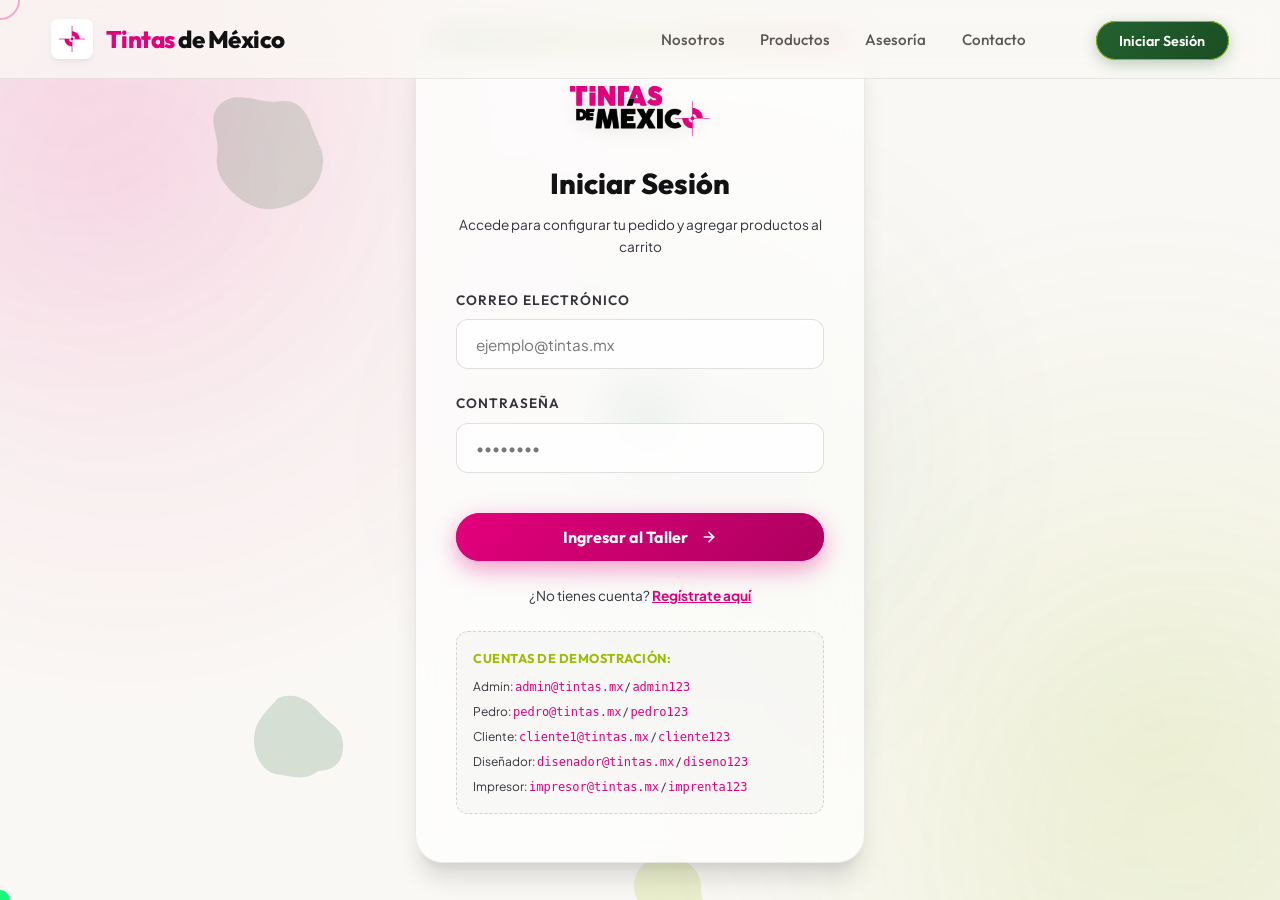
==== commit e8ab2c2b: "Add files via upload cambios" ====
--- a/carrito.html
+++ b/carrito.html
@@ -13,9 +13,9 @@
   <header class="main-header">
     <a href="index.html" class="header-brand">
       <div class="header-brand-logo-wrapper">
-        <img src="img/Logo.png" alt="Icono Tintas de México">
-      </div>
-      <div class="brand-text">Tintas de <span>México</span></div>
+        <img src="img/Ícono.png" alt="Icono Tintas de México">
+      </div>
+      <div class="brand-text"><span class="brand-text-accent">Tintas</span> de <span>México</span></div>
     </a>
     <nav>
       <ul class="nav-menu">
@@ -103,12 +103,12 @@
   <footer class="main-footer">
     <div class="footer-grid">
       <div class="footer-brand-column">
-        <h3>Tintas de <span>México</span></h3>
+        <img src="img/Logo.png" alt="Tintas de México" style="max-width: 180px; height: auto; margin-bottom: 1rem; display: block;">
         <p>Tu espacio de apoyo en consumibles gráficos y soluciones de personalización. Llevamos tus ideas al papel, vinil y textiles.</p>
         <div class="footer-social-links">
-          <a href="#" class="footer-social-btn">FB</a>
-          <a href="#" class="footer-social-btn">IG</a>
-          <a href="https://wa.me/527712353198" target="_blank" class="footer-social-btn">WA</a>
+          <a href="#" class="footer-social-btn" title="Facebook"><svg viewBox="0 0 24 24" style="width: 16px; height: 16px; stroke: currentColor; fill: none; stroke-width: 2.2; stroke-linecap: round; stroke-linejoin: round;"><path d="M18 2h-3a5 5 0 0 0-5 5v3H7v4h3v8h4v-8h3l1-4h-4V7a1 1 0 0 1 1-1h3z"></path></svg></a>
+          <a href="#" class="footer-social-btn" title="Instagram"><svg viewBox="0 0 24 24" style="width: 16px; height: 16px; stroke: currentColor; fill: none; stroke-width: 2.2; stroke-linecap: round; stroke-linejoin: round;"><rect x="2" y="2" width="20" height="20" rx="5" ry="5"></rect><path d="M16 11.37A4 4 0 1 1 12.63 8 4 4 0 0 1 16 11.37z"></path><line x1="17.5" y1="6.5" x2="17.5" y2="6.5"></line></svg></a>
+          <a href="https://wa.me/527712981277" target="_blank" class="footer-social-btn" title="WhatsApp"><svg viewBox="0 0 24 24" style="width: 16px; height: 16px; stroke: currentColor; fill: none; stroke-width: 2.2; stroke-linecap: round; stroke-linejoin: round;"><path d="M21 15a2 2 0 0 1-2 2H7l-4 4V5a2 2 0 0 1 2-2h14a2 2 0 0 1 2 2z"></path></svg></a>
         </div>
       </div>
       <div class="footer-column">
@@ -123,17 +123,17 @@
       <div class="footer-column">
         <h4>Servicios</h4>
         <ul class="footer-links">
-          <li><a href="productos.html">Tintas Serigrafía</a></li>
-          <li><a href="productos.html">Playeras Personalizadas</a></li>
-          <li><a href="productos.html">Impresión de Lonas</a></li>
-          <li><a href="productos.html">Stickers de Vinil</a></li>
+          <li><a href="productos.html?category=tintas">Tintas Serigrafía</a></li>
+          <li><a href="productos.html?category=playeras">Playeras Personalizadas</a></li>
+          <li><a href="productos.html?category=lonas">Impresión de Lonas</a></li>
+          <li><a href="productos.html?category=stickers">Stickers de Vinil</a></li>
         </ul>
       </div>
       <div class="footer-column">
         <h4>Contacto</h4>
         <ul class="footer-links" style="color: rgba(255,255,255,0.5); font-size: 0.85rem;">
           <li>Blvd. Everardo Márquez 300-Local C, Coscotitlán, 42094 Pachuca de Soto, Hgo.</li>
-          <li>771 235 3198</li>
+          <li>771 298 1277</li>
           <li>contacto@tintasdemexico.mx</li>
         </ul>
       </div>
@@ -361,7 +361,7 @@
 
       // Codificar URL de WhatsApp
       const encodedMsg = encodeURIComponent(message);
-      const whatsappUrl = `https://wa.me/527712353198?text=${encodedMsg}`;
+      const whatsappUrl = `https://wa.me/527712981277?text=${encodedMsg}`;
 
       // Vaciar carrito local
       clearCart();
--- a/css/style.css
+++ b/css/style.css
@@ -182,13 +182,23 @@
   height: 100vh;
   z-index: 10000;
   pointer-events: none;
-  background-color: var(--dark);
-  clip-path: circle(0% at 50% 50%);
-  transition: clip-path 0.8s cubic-bezier(0.77, 0, 0.175, 1);
-}
-
-.page-transition-overlay.active {
-  clip-path: circle(150% at 50% 50%);
+  overflow: hidden;
+}
+
+.page-transition-wave {
+  position: absolute;
+  top: 0;
+  left: 0;
+  width: 100%;
+  height: 130%;
+  transform: translateY(110%);
+  transition: transform 0.8s cubic-bezier(0.77, 0, 0.175, 1);
+}
+
+.page-transition-wave svg {
+  width: 100%;
+  height: 100%;
+  display: block;
 }
 
 /* ==========================================
@@ -330,6 +340,42 @@
   align-items: center;
   gap: 2.2rem;
   list-style: none;
+}
+
+.nav-hamburger {
+  display: none;
+  flex-direction: column;
+  justify-content: center;
+  align-items: center;
+  gap: 5px;
+  width: 32px;
+  height: 32px;
+  background: transparent;
+  border: none;
+  cursor: pointer;
+  padding: 0;
+  z-index: 1100;
+}
+
+.nav-hamburger span {
+  display: block;
+  width: 100%;
+  height: 2px;
+  background: var(--text-dark);
+  border-radius: 2px;
+  transition: transform 0.3s ease, opacity 0.3s ease;
+}
+
+.nav-hamburger.active span:nth-child(1) {
+  transform: translateY(7px) rotate(45deg);
+}
+
+.nav-hamburger.active span:nth-child(2) {
+  opacity: 0;
+}
+
+.nav-hamburger.active span:nth-child(3) {
+  transform: translateY(-7px) rotate(-45deg);
 }
 
 .nav-link {
@@ -1041,6 +1087,22 @@
   border-bottom: 1px solid var(--glass-border);
 }
 
+.sidebar-toggle-btn {
+  width: 100%;
+  display: flex;
+  align-items: center;
+  justify-content: space-between;
+  background: transparent;
+  border: none;
+  cursor: default;
+  font-family: inherit;
+}
+
+.sidebar-toggle-icon {
+  display: none;
+  transition: transform 0.3s ease;
+}
+
 .category-btn {
   width: 100%;
   text-align: left;
@@ -1215,6 +1277,29 @@
     position: relative;
     top: 0;
     margin-bottom: 2rem;
+  }
+
+  .sidebar-toggle-btn {
+    cursor: pointer;
+    margin-bottom: 0;
+    padding-bottom: 1.5rem;
+  }
+
+  .sidebar-toggle-icon {
+    display: block;
+  }
+
+  .sidebar-toggle-btn.open .sidebar-toggle-icon {
+    transform: rotate(180deg);
+  }
+
+  .category-btn-list {
+    display: none;
+    overflow: hidden;
+  }
+
+  .category-btn-list.open {
+    display: block;
   }
 }
 
@@ -2821,6 +2906,10 @@
 
 .header-brand {
   color: var(--text-dark);
+}
+
+.brand-text-accent {
+  color: var(--accent);
 }
 
 .nav-link {
@@ -2976,18 +3065,37 @@
 /* Responsivo adicional: header, formularios y componentes */
 @media (max-width: 768px) {
   .main-header {
-    flex-wrap: wrap;
-    row-gap: 0.6rem;
     padding: 1rem 5%;
   }
+  .nav-hamburger {
+    display: flex;
+  }
   .nav-menu {
-    flex-wrap: wrap;
-    justify-content: center;
-    gap: 1rem;
+    display: none;
+    flex-direction: column;
+    align-items: stretch;
+    gap: 0;
+    position: absolute;
+    top: 100%;
+    left: 0;
     width: 100%;
+    background: rgba(250, 248, 245, 0.98);
+    backdrop-filter: blur(15px);
+    -webkit-backdrop-filter: blur(15px);
+    border-bottom: 1px solid var(--glass-border);
+    box-shadow: var(--shadow-md);
+    padding: 0.5rem 5% 1.2rem 5%;
+  }
+  .nav-menu.nav-menu-open {
+    display: flex;
+  }
+  .nav-menu li {
+    width: 100%;
+    text-align: center;
+    padding: 0.6rem 0;
   }
   .nav-link {
-    font-size: 0.85rem;
+    font-size: 0.95rem;
   }
   section {
     padding: 9rem 5% 4rem 5%;
